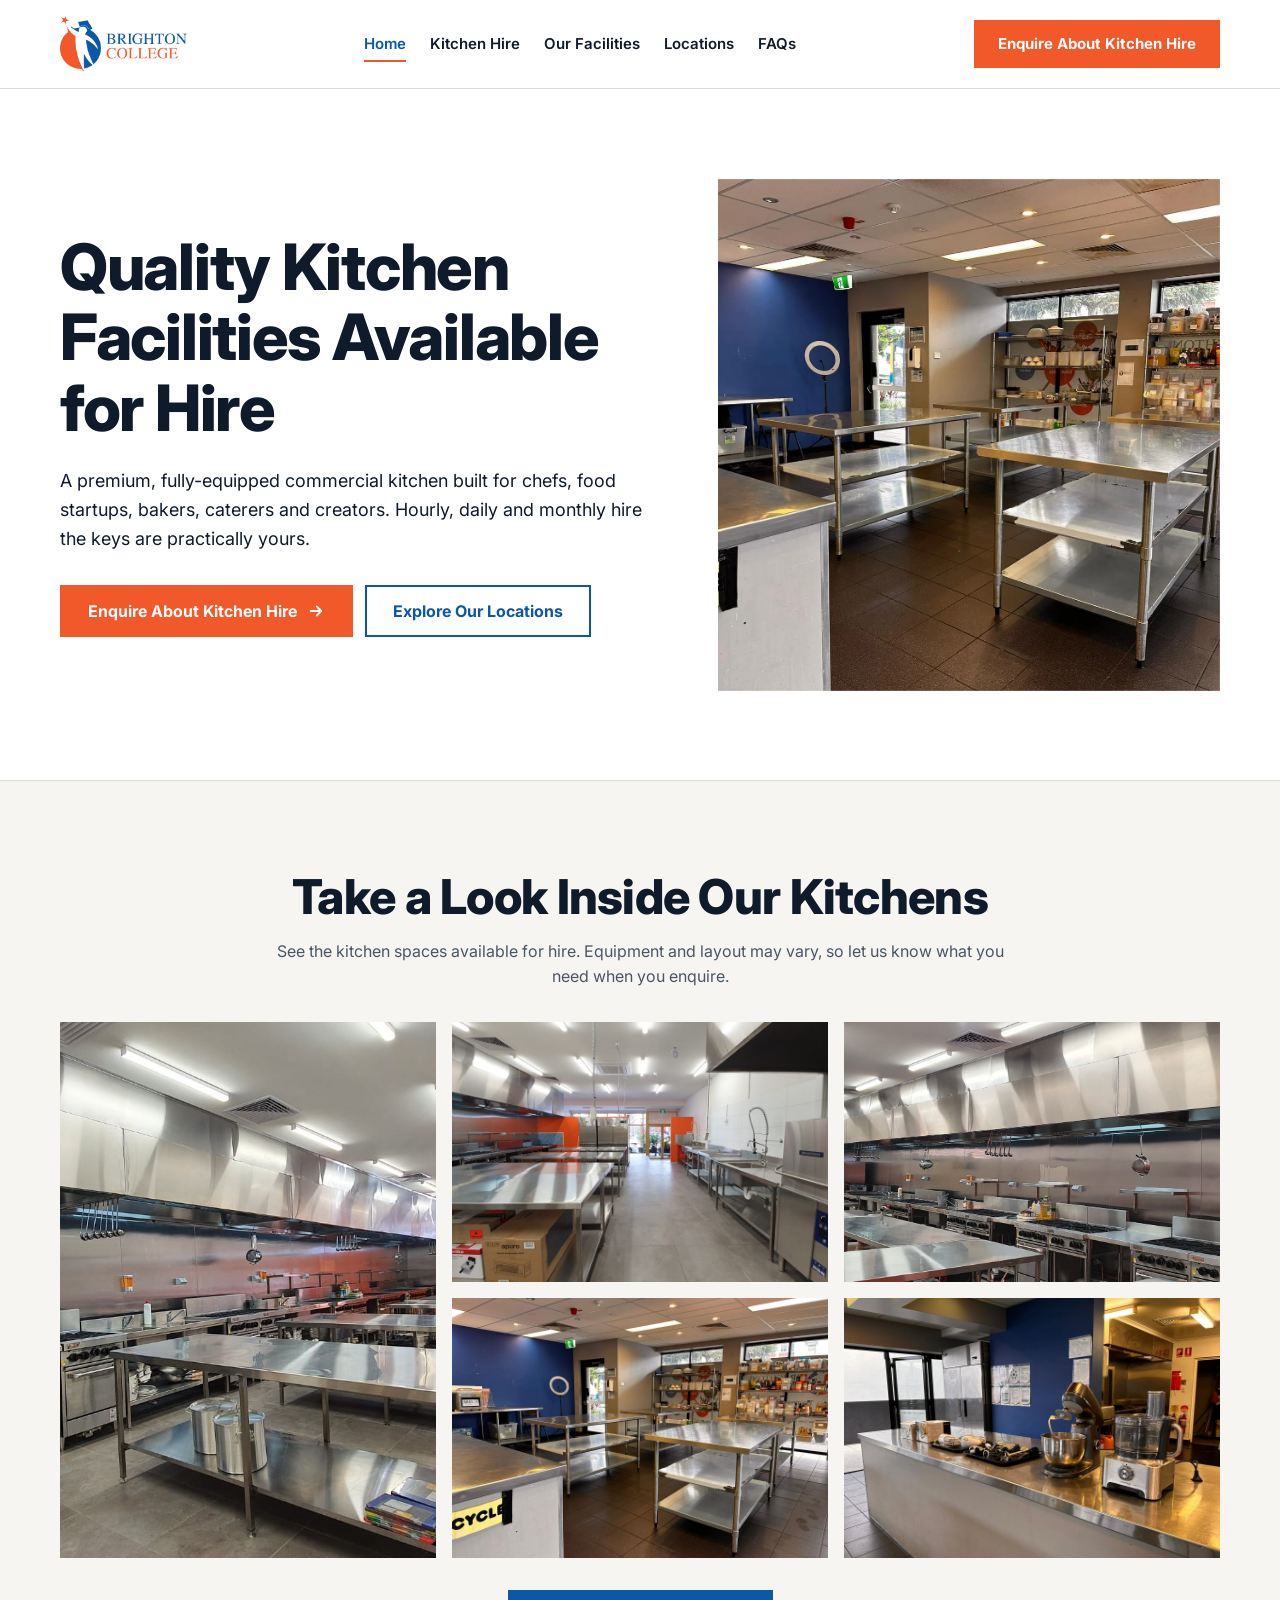
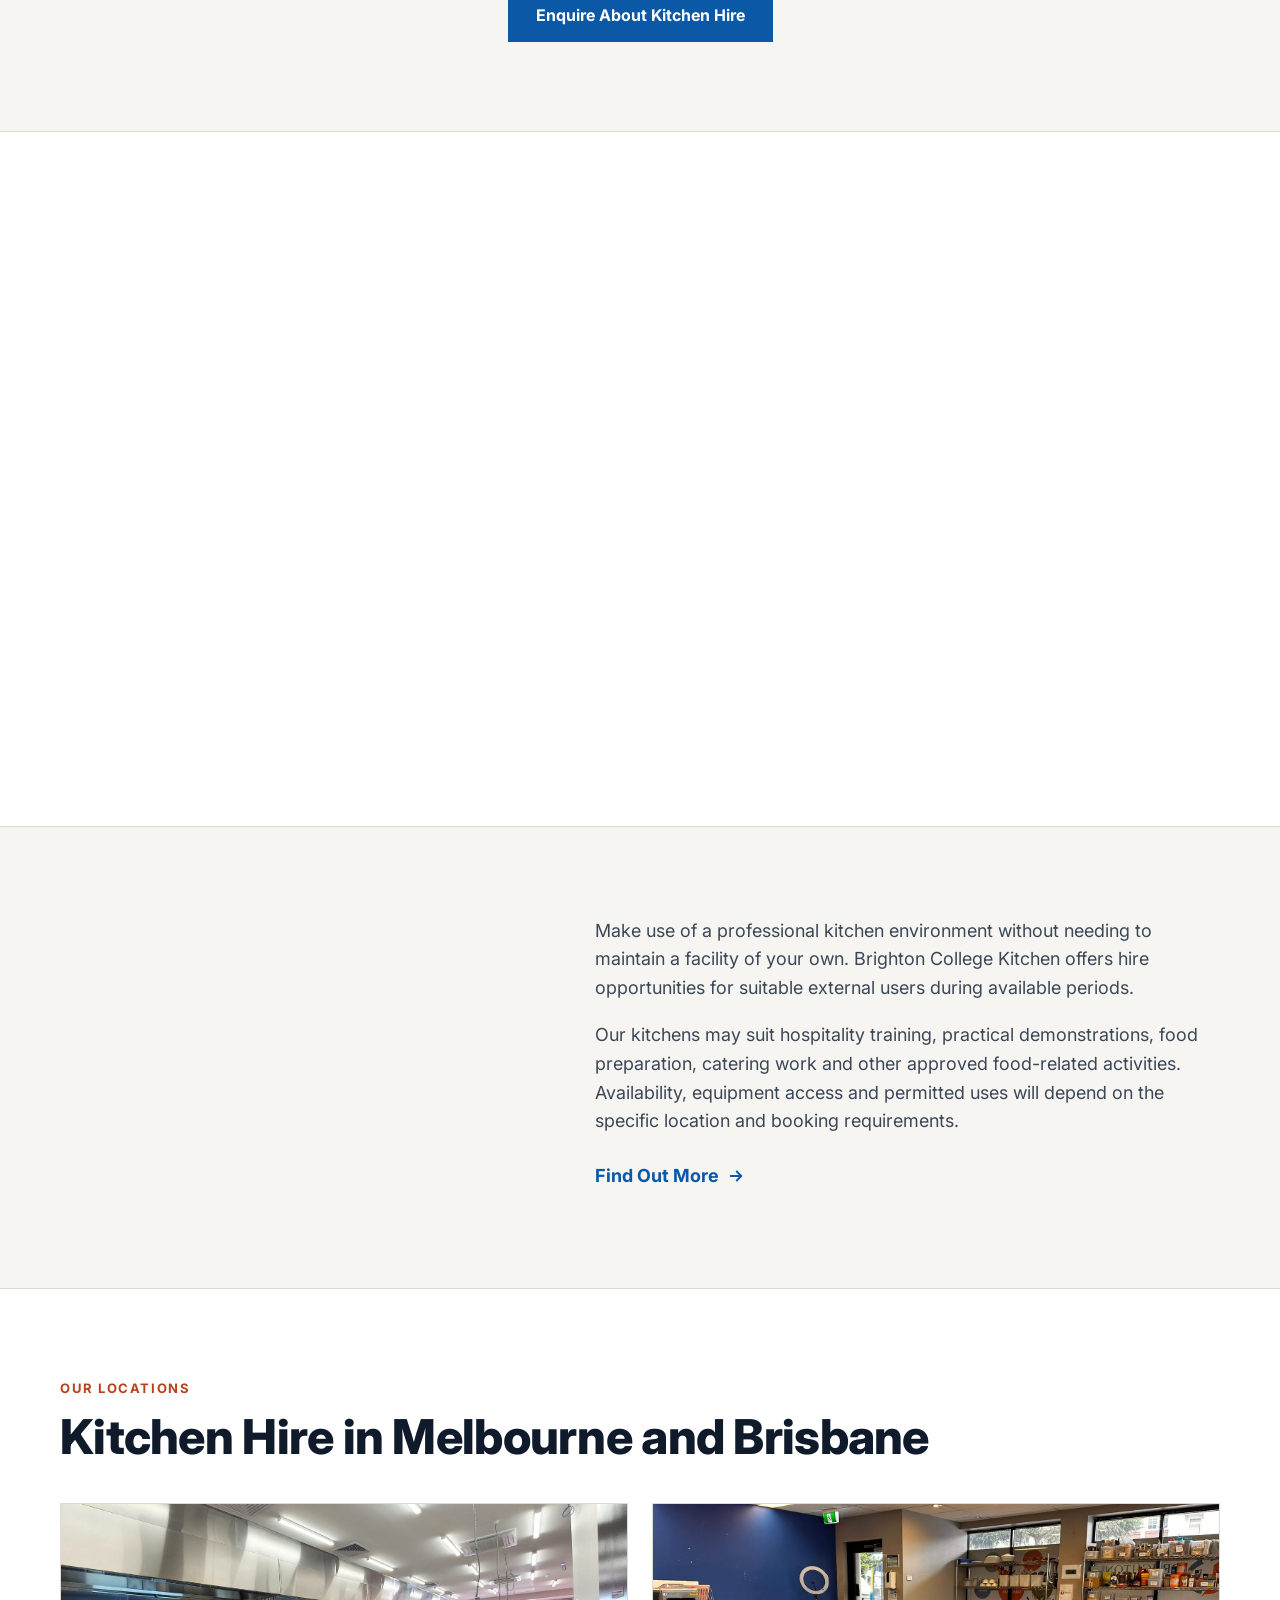
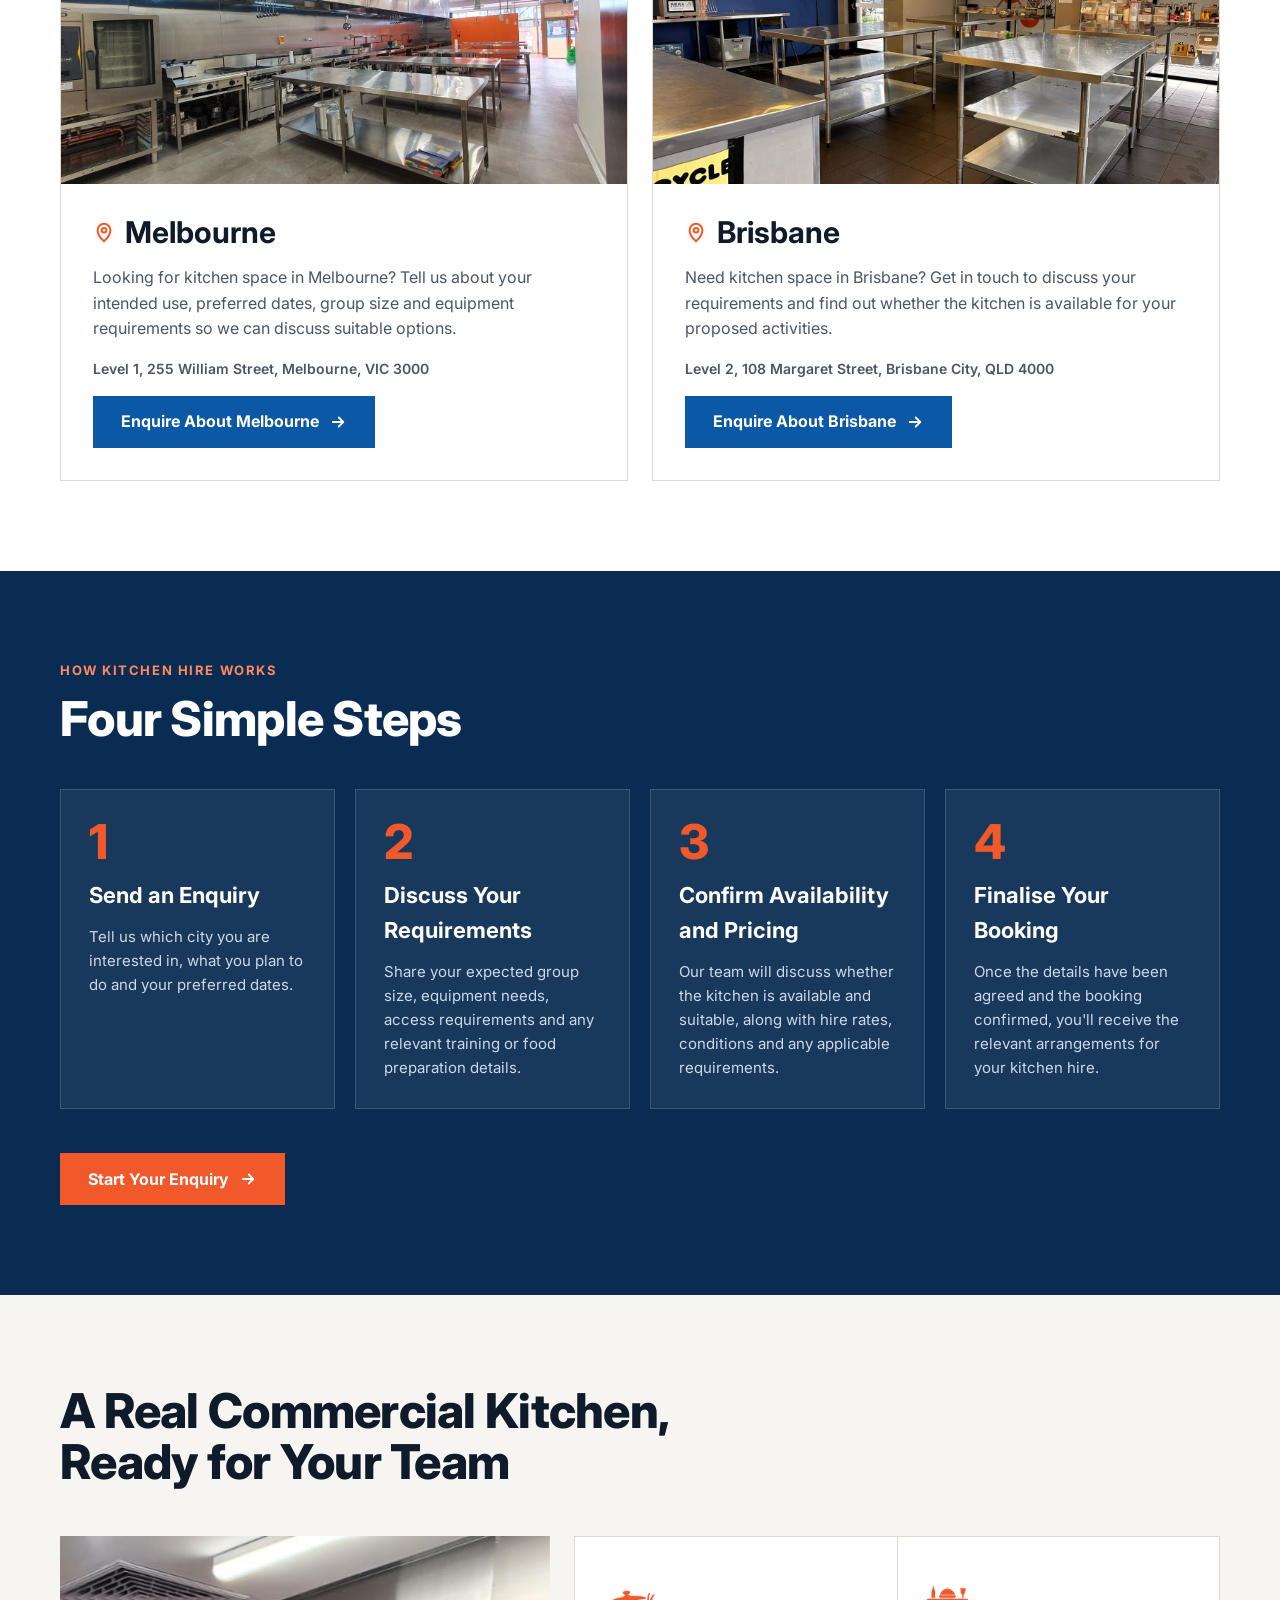
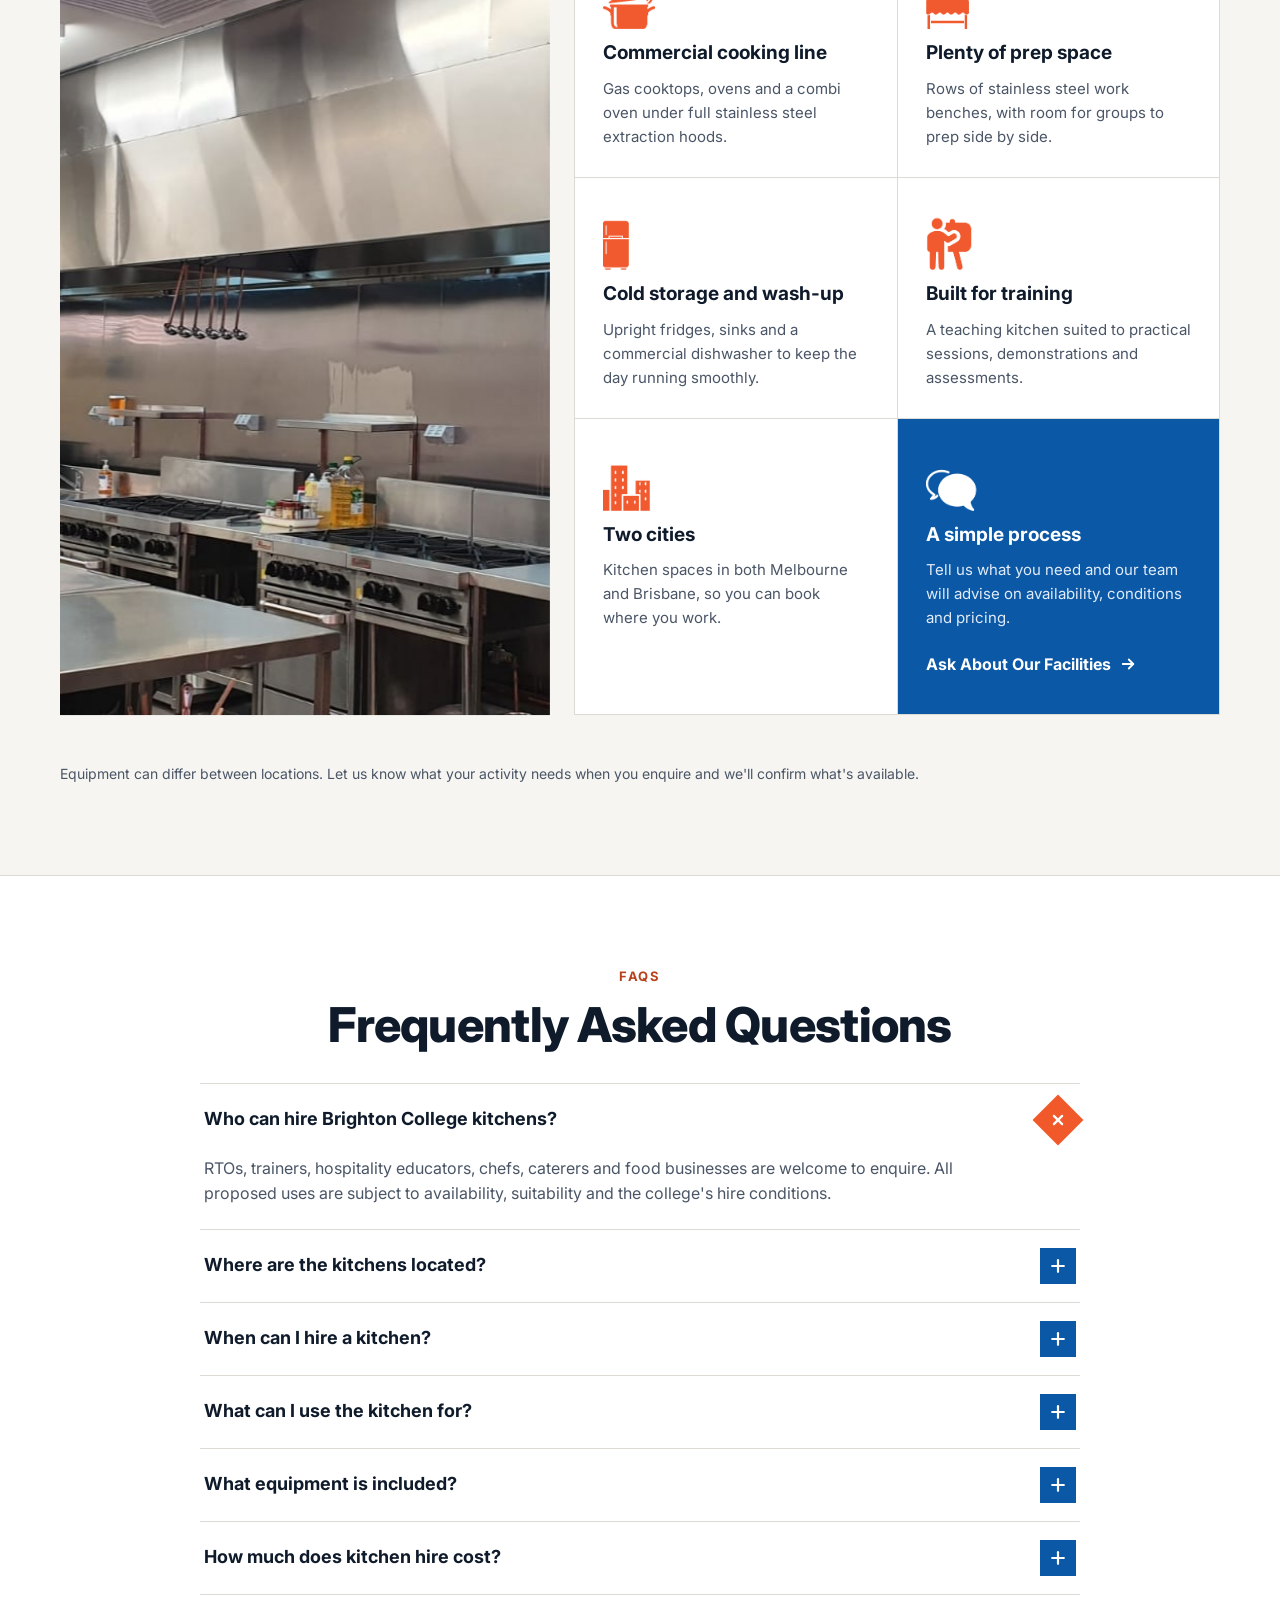
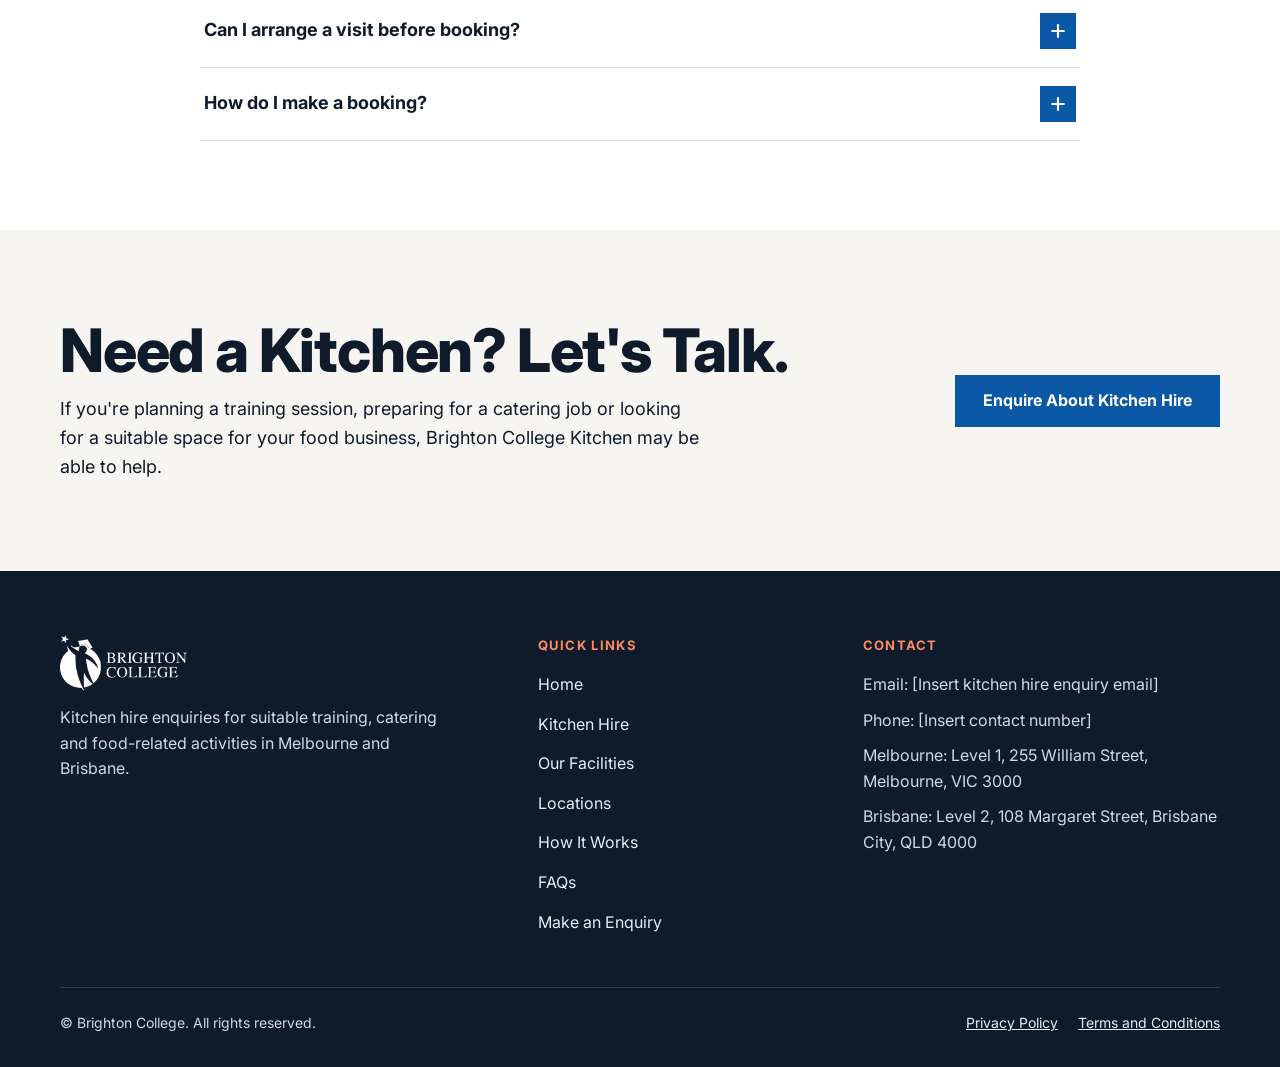
==== index.html @ fafa96d1 "Brighton College Kitchen website Static marketing site for kitchen hire in Melbourne and Brisbane: h" ====
<!doctype html>
<html lang="en-AU">
<head>
<meta charset="utf-8">
<meta name="viewport" content="width=device-width, initial-scale=1">
<title>Kitchen Hire in Melbourne and Brisbane | Brighton College Kitchen</title>
<meta name="description" content="Hire a professional commercial kitchen at Brighton College in Melbourne or Brisbane for hospitality training, catering and food preparation.">
<link rel="preconnect" href="https://fonts.googleapis.com">
<link rel="preconnect" href="https://fonts.gstatic.com" crossorigin>
<link href="https://fonts.googleapis.com/css2?family=Inter:wght@400;500;600;700;800&display=swap" rel="stylesheet">
<link rel="stylesheet" href="css/styles.css">
<script>document.documentElement.classList.add('js')</script>
</head>
<body>

<!-- Header -->
<header class="site-header">
  <div class="container site-header__inner">
    <a href="index.html" class="site-header__logo" aria-label="Brighton College Kitchen Hire, home">
      <img src="images/logo.png" alt="Brighton College">
    </a>
    <button type="button" class="nav-toggle" aria-expanded="false" aria-controls="site-nav" aria-label="Open menu">
      <span class="nav-toggle__bar"></span><span class="nav-toggle__bar"></span><span class="nav-toggle__bar"></span>
    </button>
    <nav class="site-nav" id="site-nav" aria-label="Main">
      <a href="#home">Home</a>
      <a href="#hire">Kitchen Hire</a>
      <a href="#facilities">Our Facilities</a>
      <a href="#locations">Locations</a>
      <a href="#faqs">FAQs</a>
      <a href="enquire.html" class="btn btn--orange site-nav__cta">Enquire About Kitchen Hire</a>
    </nav>
    <a href="enquire.html" class="btn btn--orange btn--sm">Enquire About Kitchen Hire</a>
  </div>
</header>

<main>

<!-- Hero -->
<section id="home" class="hero section">
  <div class="container hero__inner">
    <div class="hero__text stack" data-reveal>
      <h1 class="hero__title">Quality Kitchen Facilities Available for Hire</h1>
      <p class="hero__copy">A premium, fully-equipped commercial kitchen built for chefs, food startups, bakers, caterers and creators. Hourly, daily and monthly hire the keys are practically yours.</p>
      <div class="hero__actions">
        <a href="enquire.html" class="btn btn--orange">Enquire About Kitchen Hire
          <svg width="18" height="18" viewBox="0 0 24 24" fill="none" stroke="currentColor" stroke-width="2.4" stroke-linecap="round" stroke-linejoin="round" aria-hidden="true"><path d="M5 12h14"/><path d="m13 6 6 6-6 6"/></svg>
        </a>
        <a href="#locations" class="btn btn--outline">Explore Our Locations</a>
      </div>
    </div>
    <div class="hero__media" data-reveal>
      <img src="images/hero.webp" alt="Brighton College commercial training kitchen" width="1600" height="1200">
    </div>
  </div>
</section>

<!-- Gallery -->
<section id="gallery" class="section section--sand section--bordered">
  <div class="container">
    <div class="gallery__head stack" data-reveal>
      <h2 class="h2">Take a Look Inside Our Kitchens</h2>
      <p class="muted">See the kitchen spaces available for hire. Equipment and layout may vary, so let us know what you need when you enquire.</p>
    </div>
    <div class="gallery__grid">
      <figure class="is-big" data-reveal><button type="button" class="gallery__open" aria-label="View larger photo"><img src="images/kitchen-1.jpg" alt="Commercial kitchen with a combi oven, gas cooktops and stainless steel prep benches" loading="lazy"></button></figure>
      <figure data-reveal><button type="button" class="gallery__open" aria-label="View larger photo"><img src="images/kitchen-2.jpg" alt="Long kitchen with prep benches, upright fridges and a dishwashing area" loading="lazy"></button></figure>
      <figure data-reveal><button type="button" class="gallery__open" aria-label="View larger photo"><img src="images/kitchen-3.jpg" alt="Row of gas cooktops and ovens under a stainless steel extraction hood" loading="lazy"></button></figure>
      <figure data-reveal><button type="button" class="gallery__open" aria-label="View larger photo"><img src="images/kitchen-4.jpg" alt="Training kitchen with stainless steel work tables and pantry shelving" loading="lazy"></button></figure>
      <figure data-reveal><button type="button" class="gallery__open" aria-label="View larger photo"><img src="images/kitchen-5.jpg" alt="Bench with a stand mixer, food processor and small kitchen appliances" loading="lazy"></button></figure>
    </div>
    <div class="gallery__cta"><a href="enquire.html" class="btn btn--blue">Enquire About Kitchen Hire</a></div>
  </div>
</section>

<!-- Who can hire -->
<section class="section section--white section--bordered">
  <div class="container">
    <div class="audience__head" data-reveal>
      <h2 class="h2">Kitchen Space for Hospitality and Food Professionals</h2>
      <a href="enquire.html" class="btn btn--blue">Discuss Your Requirements</a>
    </div>
    <div class="card-grid">
      <article class="card" data-reveal>
        <img class="card__icon" src="images/icon-rto.png" alt="" aria-hidden="true">
        <h3>RTOs and Training Providers</h3>
        <p>Need a practical setting for hospitality or commercial cookery training? Enquire about available kitchen space for your course delivery, practical sessions and assessments.</p>
      </article>
      <article class="card" data-reveal>
        <img class="card__icon" src="images/icon-trainers.png" alt="" aria-hidden="true">
        <h3>Trainers and Hospitality Educators</h3>
        <p>Create a hands-on learning environment for demonstrations, workshops and practical culinary instruction.</p>
      </article>
      <article class="card" data-reveal>
        <img class="card__icon" src="images/icon-chefs.png" alt="" aria-hidden="true">
        <h3>Chefs and Caterers</h3>
        <p>Looking for a kitchen to support your catering operations or food preparation? Discuss your schedule, requirements and intended use with our team.</p>
      </article>
      <article class="card" data-reveal>
        <img class="card__icon" src="images/icon-business.png" alt="" aria-hidden="true">
        <h3>Food Businesses and Entrepreneurs</h3>
        <p>Explore whether our facilities could suit your food preparation, product development or other approved business activities.</p>
      </article>
    </div>
  </div>
</section>

<!-- Intro -->
<section id="hire" class="section section--bordered">
  <div class="container intro__inner">
    <h2 class="h2" data-reveal>The Space to Cook, Train and Create</h2>
    <div class="intro__body stack" data-reveal>
      <p>Make use of a professional kitchen environment without needing to maintain a facility of your own. Brighton College Kitchen offers hire opportunities for suitable external users during available periods.</p>
      <p>Our kitchens may suit hospitality training, practical demonstrations, food preparation, catering work and other approved food-related activities. Availability, equipment access and permitted uses will depend on the specific location and booking requirements.</p>
      <a href="#facilities" class="link-arrow">Find Out More
        <svg width="18" height="18" viewBox="0 0 24 24" fill="none" stroke="currentColor" stroke-width="2.4" stroke-linecap="round" stroke-linejoin="round" aria-hidden="true"><path d="M5 12h14"/><path d="m13 6 6 6-6 6"/></svg>
      </a>
    </div>
  </div>
</section>

<!-- Locations -->
<section id="locations" class="section section--white section--bordered">
  <div class="container">
    <div class="locations__head stack" data-reveal>
      <span class="eyebrow">Our Locations</span>
      <h2 class="h2">Kitchen Hire in Melbourne and Brisbane</h2>
    </div>
    <div class="location-grid">
      <article class="location" data-reveal>
        <div class="location__media"><img src="images/kitchen-1.jpg" alt="Melbourne kitchen" loading="lazy"></div>
        <div class="location__body">
          <div class="location__title">
            <svg width="22" height="22" viewBox="0 0 24 24" fill="none" stroke="#f1592a" stroke-width="2.2" stroke-linecap="round" stroke-linejoin="round" aria-hidden="true"><path d="M12 21s-7-6.2-7-12a7 7 0 0 1 14 0c0 5.8-7 12-7 12Z"/><circle cx="12" cy="9" r="2.5"/></svg>
            <h3>Melbourne</h3>
          </div>
          <p class="muted">Looking for kitchen space in Melbourne? Tell us about your intended use, preferred dates, group size and equipment requirements so we can discuss suitable options.</p>
          <p class="location__address">Level 1, 255 William Street, Melbourne, VIC 3000</p>
          <a href="enquire.html?location=Melbourne" class="btn btn--blue">Enquire About Melbourne <svg width="18" height="18" viewBox="0 0 24 24" fill="none" stroke="currentColor" stroke-width="2.4" stroke-linecap="round" stroke-linejoin="round" aria-hidden="true"><path d="M5 12h14"/><path d="m13 6 6 6-6 6"/></svg></a>
        </div>
      </article>
      <article class="location" data-reveal>
        <div class="location__media"><img src="images/kitchen-4.jpg" alt="Brisbane kitchen" loading="lazy"></div>
        <div class="location__body">
          <div class="location__title">
            <svg width="22" height="22" viewBox="0 0 24 24" fill="none" stroke="#f1592a" stroke-width="2.2" stroke-linecap="round" stroke-linejoin="round" aria-hidden="true"><path d="M12 21s-7-6.2-7-12a7 7 0 0 1 14 0c0 5.8-7 12-7 12Z"/><circle cx="12" cy="9" r="2.5"/></svg>
            <h3>Brisbane</h3>
          </div>
          <p class="muted">Need kitchen space in Brisbane? Get in touch to discuss your requirements and find out whether the kitchen is available for your proposed activities.</p>
          <p class="location__address">Level 2, 108 Margaret Street, Brisbane City, QLD 4000</p>
          <a href="enquire.html?location=Brisbane" class="btn btn--blue">Enquire About Brisbane <svg width="18" height="18" viewBox="0 0 24 24" fill="none" stroke="currentColor" stroke-width="2.4" stroke-linecap="round" stroke-linejoin="round" aria-hidden="true"><path d="M5 12h14"/><path d="m13 6 6 6-6 6"/></svg></a>
        </div>
      </article>
    </div>
  </div>
</section>

<!-- How it works -->
<section id="how-it-works" class="section section--navy">
  <div class="container">
    <div class="steps__head stack" data-reveal>
      <span class="eyebrow">How Kitchen Hire Works</span>
      <h2 class="h2">Four Simple Steps</h2>
    </div>
    <ol class="steps">
      <li class="step" data-reveal><span class="step__num">1</span><h3>Send an Enquiry</h3><p>Tell us which city you are interested in, what you plan to do and your preferred dates.</p></li>
      <li class="step" data-reveal><span class="step__num">2</span><h3>Discuss Your Requirements</h3><p>Share your expected group size, equipment needs, access requirements and any relevant training or food preparation details.</p></li>
      <li class="step" data-reveal><span class="step__num">3</span><h3>Confirm Availability and Pricing</h3><p>Our team will discuss whether the kitchen is available and suitable, along with hire rates, conditions and any applicable requirements.</p></li>
      <li class="step" data-reveal><span class="step__num">4</span><h3>Finalise Your Booking</h3><p>Once the details have been agreed and the booking confirmed, you'll receive the relevant arrangements for your kitchen hire.</p></li>
    </ol>
    <a href="enquire.html" class="btn btn--orange">Start Your Enquiry <svg width="18" height="18" viewBox="0 0 24 24" fill="none" stroke="currentColor" stroke-width="2.4" stroke-linecap="round" stroke-linejoin="round" aria-hidden="true"><path d="M5 12h14"/><path d="m13 6 6 6-6 6"/></svg></a>
  </div>
</section>

<!-- Why choose our kitchens -->
<section id="facilities" class="section">
  <div class="container">
    <h2 class="h2 why__head" data-reveal>A Real Commercial Kitchen, Ready for Your Team</h2>
    <div class="why__inner">
      <div class="why__photo" data-reveal>
        <img src="images/kitchen-3.jpg" alt="Row of gas cooktops and ovens under a stainless steel extraction hood" loading="lazy">
      </div>
      <div class="why__grid">
        <div data-reveal class="why__item">
          <img src="images/Commercial_cooking.png" alt="" aria-hidden="true">
          <h3>Commercial cooking line</h3>
          <p>Gas cooktops, ovens and a combi oven under full stainless steel extraction hoods.</p>
        </div>
        <div data-reveal class="why__item">
          <img src="images/prep_space.png" alt="" aria-hidden="true">
          <h3>Plenty of prep space</h3>
          <p>Rows of stainless steel work benches, with room for groups to prep side by side.</p>
        </div>
        <div data-reveal class="why__item">
          <img src="images/storage.png" alt="" aria-hidden="true">
          <h3>Cold storage and wash-up</h3>
          <p>Upright fridges, sinks and a commercial dishwasher to keep the day running smoothly.</p>
        </div>
        <div data-reveal class="why__item">
          <img src="images/training.png" alt="" aria-hidden="true">
          <h3>Built for training</h3>
          <p>A teaching kitchen suited to practical sessions, demonstrations and assessments.</p>
        </div>
        <div data-reveal class="why__item">
          <img src="images/cities.png" alt="" aria-hidden="true">
          <h3>Two cities</h3>
          <p>Kitchen spaces in both Melbourne and Brisbane, so you can book where you work.</p>
        </div>
        <div data-reveal class="why__item why__item--feature">
          <img src="images/process.png" alt="" aria-hidden="true">
          <h3>A simple process</h3>
          <p>Tell us what you need and our team will advise on availability, conditions and pricing.</p>
          <a href="enquire.html" class="link-arrow">Ask About Our Facilities
            <svg width="18" height="18" viewBox="0 0 24 24" fill="none" stroke="currentColor" stroke-width="2.4" stroke-linecap="round" stroke-linejoin="round" aria-hidden="true"><path d="M5 12h14"/><path d="m13 6 6 6-6 6"/></svg>
          </a>
        </div>
      </div>
    </div>
    <p class="why__note">Equipment can differ between locations. Let us know what your activity needs when you enquire and we'll confirm what's available.</p>
  </div>
</section>

<!-- FAQs -->
<section id="faqs" class="section section--white section--bordered">
  <div class="container faq">
    <div class="faq__head stack" data-reveal>
      <span class="eyebrow">FAQs</span>
      <h2 class="h2">Frequently Asked Questions</h2>
    </div>
    <div class="faq__list" data-faq data-reveal>
      <div class="faq__item">
        <button type="button" class="faq__q" aria-expanded="true" aria-controls="faq-1"><span>Who can hire Brighton College kitchens?</span><span class="faq__icon" aria-hidden="true"><svg width="20" height="20" viewBox="0 0 24 24" fill="none" stroke="#fff" stroke-width="2.6" stroke-linecap="round"><path d="M12 5v14"/><path d="M5 12h14"/></svg></span></button>
        <p class="faq__a" id="faq-1">RTOs, trainers, hospitality educators, chefs, caterers and food businesses are welcome to enquire. All proposed uses are subject to availability, suitability and the college's hire conditions.</p>
      </div>
      <div class="faq__item">
        <button type="button" class="faq__q" aria-expanded="false" aria-controls="faq-2"><span>Where are the kitchens located?</span><span class="faq__icon" aria-hidden="true"><svg width="20" height="20" viewBox="0 0 24 24" fill="none" stroke="#fff" stroke-width="2.6" stroke-linecap="round"><path d="M12 5v14"/><path d="M5 12h14"/></svg></span></button>
        <p class="faq__a" id="faq-2" hidden>Brighton College has kitchen facilities in Melbourne and Brisbane. <a href="#locations">See both locations</a> or <a href="enquire.html">send an enquiry</a> for the one most convenient for you.</p>
      </div>
      <div class="faq__item">
        <button type="button" class="faq__q" aria-expanded="false" aria-controls="faq-3"><span>When can I hire a kitchen?</span><span class="faq__icon" aria-hidden="true"><svg width="20" height="20" viewBox="0 0 24 24" fill="none" stroke="#fff" stroke-width="2.6" stroke-linecap="round"><path d="M12 5v14"/><path d="M5 12h14"/></svg></span></button>
        <p class="faq__a" id="faq-3" hidden>Hire is subject to availability when the kitchen is not being used for college activities. <a href="enquire.html">Submit your preferred dates</a> so the team can check availability.</p>
      </div>
      <div class="faq__item">
        <button type="button" class="faq__q" aria-expanded="false" aria-controls="faq-4"><span>What can I use the kitchen for?</span><span class="faq__icon" aria-hidden="true"><svg width="20" height="20" viewBox="0 0 24 24" fill="none" stroke="#fff" stroke-width="2.6" stroke-linecap="round"><path d="M12 5v14"/><path d="M5 12h14"/></svg></span></button>
        <p class="faq__a" id="faq-4" hidden>Potential uses include hospitality training, practical demonstrations, catering preparation and other approved food-related activities. Tell us what you plan to do so we can confirm whether it is permitted.</p>
      </div>
      <div class="faq__item">
        <button type="button" class="faq__q" aria-expanded="false" aria-controls="faq-5"><span>What equipment is included?</span><span class="faq__icon" aria-hidden="true"><svg width="20" height="20" viewBox="0 0 24 24" fill="none" stroke="#fff" stroke-width="2.6" stroke-linecap="round"><path d="M12 5v14"/><path d="M5 12h14"/></svg></span></button>
        <p class="faq__a" id="faq-5" hidden>Equipment and inclusions may vary by location. Please list your equipment requirements when you <a href="enquire.html">make an enquiry</a>.</p>
      </div>
      <div class="faq__item">
        <button type="button" class="faq__q" aria-expanded="false" aria-controls="faq-6"><span>How much does kitchen hire cost?</span><span class="faq__icon" aria-hidden="true"><svg width="20" height="20" viewBox="0 0 24 24" fill="none" stroke="#fff" stroke-width="2.6" stroke-linecap="round"><path d="M12 5v14"/><path d="M5 12h14"/></svg></span></button>
        <p class="faq__a" id="faq-6" hidden>Pricing may depend on the location, duration, intended use and facilities required. <a href="enquire.html">Contact us</a> for current rates and any applicable conditions.</p>
      </div>
      <div class="faq__item">
        <button type="button" class="faq__q" aria-expanded="false" aria-controls="faq-7"><span>Can I arrange a visit before booking?</span><span class="faq__icon" aria-hidden="true"><svg width="20" height="20" viewBox="0 0 24 24" fill="none" stroke="#fff" stroke-width="2.6" stroke-linecap="round"><path d="M12 5v14"/><path d="M5 12h14"/></svg></span></button>
        <p class="faq__a" id="faq-7" hidden>Include this request in your <a href="enquire.html">enquiry</a>. The team can advise whether a site visit can be arranged.</p>
      </div>
      <div class="faq__item">
        <button type="button" class="faq__q" aria-expanded="false" aria-controls="faq-8"><span>How do I make a booking?</span><span class="faq__icon" aria-hidden="true"><svg width="20" height="20" viewBox="0 0 24 24" fill="none" stroke="#fff" stroke-width="2.6" stroke-linecap="round"><path d="M12 5v14"/><path d="M5 12h14"/></svg></span></button>
        <p class="faq__a" id="faq-8" hidden>Use the <a href="enquire.html">kitchen hire enquiry form</a> to provide your contact details, preferred location, dates and intended use. The team will follow up to discuss availability and next steps.</p>
      </div>
    </div>
  </div>
</section>

<!-- Final CTA -->
<section class="section section--sand">
  <div class="container cta__inner" data-reveal>
    <div class="cta__text stack">
      <h2 class="cta__title">Need a Kitchen? Let's Talk.</h2>
      <p>If you're planning a training session, preparing for a catering job or looking for a suitable space for your food business, Brighton College Kitchen may be able to help.</p>
    </div>
    <a href="enquire.html" class="btn btn--blue">Enquire About Kitchen Hire</a>
  </div>
</section>

</main>

<!-- Footer -->
<footer id="contact" class="site-footer">
  <div class="container site-footer__inner stack">
    <div class="site-footer__cols">
      <div class="site-footer__brand stack">
        <a href="index.html" class="site-footer__logo"><img src="images/logo_white.png" alt="Brighton College"></a>
        <p>Kitchen hire enquiries for suitable training, catering and food-related activities in Melbourne and Brisbane.</p>
      </div>
      <nav class="site-footer__col stack" aria-label="Footer">
        <span class="site-footer__heading">Quick Links</span>
        <a href="#home">Home</a>
        <a href="#hire">Kitchen Hire</a>
        <a href="#facilities">Our Facilities</a>
        <a href="#locations">Locations</a>
        <a href="#how-it-works">How It Works</a>
        <a href="#faqs">FAQs</a>
        <a href="enquire.html">Make an Enquiry</a>
      </nav>
      <div class="site-footer__col site-footer__col--contact stack">
        <span class="site-footer__heading">Contact</span>
        <span>Email: [Insert kitchen hire enquiry email]</span>
        <span>Phone: [Insert contact number]</span>
        <span>Melbourne: Level 1, 255 William Street, Melbourne, VIC 3000</span>
        <span>Brisbane: Level 2, 108 Margaret Street, Brisbane City, QLD 4000</span>
      </div>
    </div>
    <div class="site-footer__bottom">
      <span>© Brighton College. All rights reserved.</span>
      <div><a href="#privacy">Privacy Policy</a><a href="#terms">Terms and Conditions</a></div>
    </div>
  </div>
</footer>

<script src="js/main.js"></script>
</body>
</html>
---- css/styles.css ----
/* Brighton College Kitchen: shared styles */
:root {
  --blue: #0b58a6;
  --blue-dark: #083f78;
  --navy: #0a2c52;
  --ink: #0f1b2b;
  --orange: #f1592a;
  --orange-text: #b8401a;
  --orange-light: #ff8a62;
  --sand: #f6f5f1;
  --white: #ffffff;
  --line: #dcdad3;
  --muted: #4a5566;
  --muted-2: #3c4757;
  --on-dark: #cfd9e6;
  --input-border: #b9bfc8;
  --container: 1240px;
  --gutter: clamp(16px, 4vw, 40px);
  --section-y: clamp(56px, 7vw, 96px);
}

*, *::before, *::after { box-sizing: border-box; }
html { scroll-behavior: smooth; }
body {
  margin: 0;
  font-family: 'Inter', system-ui, sans-serif;
  font-size: 16px;
  line-height: 1.6;
  color: var(--ink);
  background: var(--sand);
}
img { max-width: 100%; display: block; }
a { color: var(--blue); }
a:hover { color: var(--blue-dark); }
input, select, textarea, button { font: inherit; }
h1, h2, h3, p { margin: 0; }

.container { max-width: var(--container); margin: 0 auto; padding-left: var(--gutter); padding-right: var(--gutter); }
.section { padding-top: var(--section-y); padding-bottom: var(--section-y); }
.section--white { background: var(--white); }
.section--sand { background: var(--sand); }
.section--navy { background: var(--navy); color: var(--white); }
.section--bordered { border-top: 1px solid var(--line); }
.stack { display: flex; flex-direction: column; }

.eyebrow { font-size: 13px; font-weight: 700; letter-spacing: 0.12em; text-transform: uppercase; color: var(--orange-text); }
.section--navy .eyebrow { color: var(--orange-light); }
.h2 { font-weight: 800; font-size: clamp(32px, 4vw, 48px); line-height: 1.08; letter-spacing: -0.015em; }
.lead { font-size: 18px; color: var(--muted-2); }
.muted { color: var(--muted); }

/* Buttons */
.btn {
  display: inline-flex; align-items: center; justify-content: center; gap: 10px;
  min-height: 52px; padding: 0 26px; border: 2px solid transparent; border-radius: 0;
  font-weight: 700; font-size: 16px; text-decoration: none; cursor: pointer;
}
.btn--orange { background: var(--orange); color: var(--white); }
.btn--orange:hover { background: #d94a1f; color: var(--white); }
.btn--blue { background: var(--blue); color: var(--white); }
.btn--blue:hover { background: var(--blue-dark); color: var(--white); }
.btn--outline { border-color: var(--blue); color: var(--blue); background: transparent; }
.btn--outline:hover { background: var(--blue); color: var(--white); }
.btn--sm { min-height: 48px; padding: 0 22px; font-size: 15px; }
.link-arrow { display: inline-flex; align-items: center; gap: 8px; min-height: 44px; font-weight: 700; }

/* Header */
.site-header { background: var(--white); border-bottom: 1px solid var(--line); position: sticky; top: 0; z-index: 50; }
.site-header__inner { display: flex; flex-wrap: wrap; align-items: center; justify-content: space-between; gap: 16px 32px; padding-top: 16px; padding-bottom: 16px; }
.site-header__logo img { height: 56px; width: auto; }
.site-nav { display: flex; flex-wrap: wrap; gap: 4px 24px; font-size: 15px; font-weight: 600; }
.site-nav a { color: var(--ink); text-decoration: none; padding: 10px 0; }
.site-nav a:hover { color: var(--blue); }

/* Hero */
.hero { background: var(--white); }
.hero__inner { display: flex; flex-wrap: wrap; gap: 56px; align-items: center; }
.hero__text { flex: 1 1 520px; min-width: 0; gap: 24px; }
.hero__title { font-weight: 800; font-size: clamp(40px, 5.2vw, 64px); line-height: 1.1; letter-spacing: -0.02em; max-width: 580px; }
.hero__copy { font-size: 18px; max-width: 590px; }
.hero__actions { display: flex; flex-wrap: wrap; gap: 12px; padding-top: 8px; }
.hero__media { flex: 1 1 420px; min-width: 0; }
.hero__media img { width: 100%; height: clamp(320px, 40vw, 540px); object-fit: cover; }

/* Gallery */
.gallery__head { text-align: center; align-items: center; gap: 16px; max-width: 760px; margin: 0 auto 32px; }
.gallery__grid { display: grid; grid-template-columns: repeat(auto-fit, minmax(300px, 1fr)); grid-auto-rows: 260px; grid-auto-flow: dense; gap: 16px; }
.gallery__grid figure { margin: 0; overflow: hidden; }
.gallery__grid figure.is-big { grid-row: span 2; }
.gallery__grid img { width: 100%; height: 100%; object-fit: cover; }
.gallery__cta { margin-top: 32px; display: flex; justify-content: center; }

/* Who can hire */
.audience__head { display: flex; flex-wrap: wrap; justify-content: space-between; align-items: flex-start; gap: 16px 32px; margin-bottom: 40px; }
.audience__head .h2 { max-width: 760px; }
.card-grid { display: grid; grid-template-columns: repeat(auto-fit, minmax(250px, 1fr)); gap: 20px; }
.card { background: var(--sand); border: 1px solid var(--line); padding: 28px; display: flex; flex-direction: column; gap: 14px; }
.card__icon { width: 64px; height: 64px; }
.card h3 { font-size: 22px; line-height: 1.2; }
.card p { color: var(--muted); font-size: 15px; }

/* Intro */
.intro__inner { display: flex; flex-wrap: wrap; gap: 32px 72px; align-items: flex-start; }
.intro__inner .h2 { flex: 1 1 360px; }
.intro__body { flex: 1.4 1 480px; min-width: 0; gap: 18px; font-size: 18px; color: var(--muted-2); }
.intro__body .link-arrow { align-self: flex-start; }

/* Locations */
.locations__head { gap: 12px; margin-bottom: 40px; }
.location-grid { display: grid; grid-template-columns: repeat(auto-fit, minmax(300px, 1fr)); gap: 24px; }
.location { background: var(--white); border: 1px solid var(--line); display: flex; flex-direction: column; }
.location__media { height: 280px; overflow: hidden; }
.location__media img { width: 100%; height: 100%; object-fit: cover; }
.location__body { padding: 32px; display: flex; flex-direction: column; gap: 16px; flex-grow: 1; }
.location__title { display: flex; align-items: center; gap: 10px; }
.location__title h3 { font-size: 30px; line-height: 1.1; }
.location__address { font-size: 14px; font-weight: 600; color: var(--muted); }
.location__body .btn { margin-top: auto; align-self: flex-start; }

/* Steps */
.steps__head { gap: 12px; margin-bottom: 44px; }
.steps { list-style: none; margin: 0 0 44px; padding: 0; display: grid; grid-template-columns: repeat(auto-fit, minmax(240px, 1fr)); gap: 20px; }
.step { background: rgba(255,255,255,0.06); border: 1px solid rgba(255,255,255,0.16); padding: 28px; display: flex; flex-direction: column; gap: 12px; }
.step__num { font-weight: 800; font-size: 48px; line-height: 1; color: var(--orange); }
.step h3 { font-size: 22px; }
.step p { color: var(--on-dark); font-size: 15px; }

/* Why choose */
.why__head { max-width: 720px; margin-bottom: 48px; }
.why__inner { display: flex; flex-wrap: wrap; gap: 24px; align-items: stretch; }
.why__photo { flex: 1 1 400px; min-width: 0; min-height: 420px; position: relative; }
.why__photo img { position: absolute; inset: 0; width: 100%; height: 100%; object-fit: cover; }
.why__grid { flex: 1.4 1 520px; min-width: 0; display: grid; grid-template-columns: repeat(auto-fit, minmax(240px, 1fr)); gap: 1px; background: var(--line); border: 1px solid var(--line); }
.why__item { background: var(--white); padding: 28px; display: flex; flex-direction: column; gap: 12px; }
.why__item img { height: 64px; width: auto; align-self: flex-start; object-fit: contain; }
.why__item h3 { font-size: 19px; line-height: 1.25; }
.why__item p { color: var(--muted); font-size: 15px; }
.why__item--feature { background: var(--blue); color: var(--white); }
.why__item--feature p { color: #e2ecf8; }
.why__item--feature a { margin-top: auto; color: var(--white); }
.why__note { margin-top: 48px; font-size: 14px; color: var(--muted); }

/* FAQ */
.faq { max-width: 960px; }
.faq__head { text-align: center; align-items: center; gap: 12px; margin-bottom: 32px; }
.faq__list { border-top: 1px solid var(--line); }
.faq__item { border-bottom: 1px solid var(--line); }
.faq__q {
  width: 100%; min-height: 64px; display: flex; justify-content: space-between; align-items: center; gap: 16px;
  padding: 18px 4px; background: none; border: 0; text-align: left; cursor: pointer;
  color: var(--ink); font-size: 18px; font-weight: 700;
}
.faq__icon { flex-shrink: 0; width: 36px; height: 36px; background: var(--blue); display: flex; align-items: center; justify-content: center; transition: transform 0.2s ease, background 0.2s ease; }
.faq__q[aria-expanded="true"] .faq__icon { background: var(--orange); transform: rotate(45deg); }
.faq__a { padding: 0 56px 22px 4px; color: var(--muted); }
.faq__a[hidden] { display: none; }

/* Final CTA */
.cta__inner { display: flex; flex-wrap: wrap; gap: 28px 64px; align-items: center; justify-content: space-between; }
.cta__text { flex: 1 1 520px; gap: 14px; }
.cta__title { font-weight: 800; font-size: clamp(36px, 5vw, 60px); line-height: 1.02; letter-spacing: -0.02em; }
.cta__text p { font-size: 18px; max-width: 640px; }

/* Page title band (enquiry page) */
.page-title { background: var(--navy); color: var(--white); padding: clamp(48px, 6vw, 80px) 0; }
.page-title .container { gap: 16px; }
.breadcrumb { display: flex; gap: 10px; font-size: 14px; color: var(--on-dark); }
.breadcrumb a { color: var(--white); }
.page-title h1 { font-weight: 800; font-size: clamp(36px, 5vw, 60px); line-height: 1.05; letter-spacing: -0.02em; }
.page-title p { color: var(--on-dark); font-size: 18px; max-width: 680px; }

/* Enquiry form */
.enquiry__inner { display: flex; flex-wrap: wrap; gap: 32px; align-items: flex-start; padding-top: clamp(48px, 6vw, 88px); padding-bottom: clamp(48px, 6vw, 88px); }
.enquiry__panel { flex: 2 1 600px; min-width: 0; background: var(--white); border: 1px solid var(--line); padding: clamp(24px, 4vw, 44px); }
.form { display: grid; grid-template-columns: repeat(auto-fit, minmax(240px, 1fr)); gap: 20px; }
.form[hidden] { display: none; }
.form__group-title { grid-column: 1 / -1; font-size: 14px; font-weight: 700; letter-spacing: 0.1em; text-transform: uppercase; color: var(--orange-text); }
.form__group-title--split { margin-top: 16px; padding-top: 24px; border-top: 1px solid var(--line); }
.field { display: flex; flex-direction: column; gap: 8px; font-size: 14px; font-weight: 700; }
.field--full { grid-column: 1 / -1; }
.field input, .field select, .field textarea {
  min-height: 48px; padding: 0 14px; border: 1.5px solid var(--input-border); border-radius: 0;
  background: var(--white); font-weight: 400; font-size: 16px; color: var(--ink);
}
.field textarea { padding: 12px 14px; resize: vertical; }
.field input:focus, .field select:focus, .field textarea:focus { outline: 2px solid var(--blue); outline-offset: 1px; border-color: var(--blue); }
.form__actions { grid-column: 1 / -1; padding-top: 4px; }
.form__actions .btn { min-height: 56px; padding: 0 32px; }
.form-success { display: flex; flex-direction: column; gap: 14px; align-items: flex-start; padding: 24px 0; }
.form-success[hidden] { display: none; }
.form-success__icon { width: 56px; height: 56px; background: #eaf1f9; display: flex; align-items: center; justify-content: center; }
.form-success h2 { font-size: 28px; }
.form-success p { color: var(--muted); font-size: 17px; max-width: 520px; }
.form-success__actions { display: flex; flex-wrap: wrap; gap: 12px; }
.enquiry__aside { flex: 1 1 320px; min-width: 0; }
.talk-box { background: var(--navy); color: var(--white); padding: 28px; display: flex; flex-direction: column; gap: 12px; }
.talk-box h2 { font-size: 20px; }
.talk-box span { color: var(--on-dark); }

/* Footer */
.site-footer { background: var(--ink); color: var(--on-dark); }
.site-footer__inner { padding-top: 64px; padding-bottom: 32px; gap: 48px; }
.site-footer__cols { display: flex; flex-wrap: wrap; gap: 40px 64px; }
.site-footer__brand { flex: 1.4 1 300px; gap: 14px; }
.site-footer__logo { align-self: flex-start; }
.site-footer__logo img { height: 56px; width: auto; }
.site-footer__brand p { max-width: 380px; }
.site-footer__col { flex: 1 1 180px; gap: 6px; }
.site-footer__col--contact { flex: 1.2 1 260px; gap: 10px; }
.site-footer__heading { font-size: 13px; font-weight: 700; letter-spacing: 0.1em; text-transform: uppercase; color: var(--orange-light); margin-bottom: 6px; }
.site-footer__col a { color: #e6edf5; text-decoration: none; padding: 4px 0; }
.site-footer__col a:hover { color: var(--white); text-decoration: underline; }
.site-footer__bottom { border-top: 1px solid rgba(255,255,255,0.16); padding-top: 24px; display: flex; flex-wrap: wrap; justify-content: space-between; gap: 12px; font-size: 14px; }
.site-footer__bottom div { display: flex; gap: 20px; }
.site-footer__bottom a { color: #e6edf5; }

/* Enquiry page: helpful links back to the homepage */
.enquiry__aside { display: flex; flex-direction: column; gap: 20px; }
.field__hint { font-size: 13px; font-weight: 500; color: var(--muted); min-height: 1.4em; }
.field__hint a { font-weight: 600; }

@media (max-width: 640px) {
  .hero__actions .btn, .location__body .btn { width: 100%; }
}

/* Mobile nav */
.nav-toggle { display: none; }
.site-nav .site-nav__cta { display: none; }
@media (max-width: 960px) {
  .site-header__inner { flex-wrap: nowrap; padding-top: 12px; padding-bottom: 12px; }
  .site-header__logo img { height: 48px; }
  .site-header__inner > .btn { display: none; }
  .nav-toggle {
    display: flex; flex-direction: column; justify-content: center; gap: 5px; flex-shrink: 0;
    width: 48px; height: 48px; padding: 0 13px; background: var(--navy); border: 0; cursor: pointer;
    transition: background-color 0.2s var(--ease);
  }
  .nav-toggle:hover, .nav-toggle[aria-expanded="true"] { background: var(--orange); }
  .nav-toggle__bar { display: block; height: 2px; background: var(--white); transition: transform 0.3s var(--ease), opacity 0.2s var(--ease); }
  .nav-toggle[aria-expanded="true"] .nav-toggle__bar:nth-child(1) { transform: translateY(7px) rotate(45deg); }
  .nav-toggle[aria-expanded="true"] .nav-toggle__bar:nth-child(2) { opacity: 0; }
  .nav-toggle[aria-expanded="true"] .nav-toggle__bar:nth-child(3) { transform: translateY(-7px) rotate(-45deg); }

  .site-nav {
    position: absolute; top: 100%; left: 0; right: 0;
    flex-direction: column; flex-wrap: nowrap; gap: 0;
    padding: 8px var(--gutter) 24px; background: var(--white); border-bottom: 1px solid var(--line);
    max-height: calc(100vh - 73px); overflow-y: auto;
    visibility: hidden; opacity: 0; transform: translateY(-8px);
    transition: opacity 0.25s var(--ease), transform 0.25s var(--ease), visibility 0s 0.25s;
  }
  .site-nav.is-open { visibility: visible; opacity: 1; transform: none; transition: opacity 0.25s var(--ease), transform 0.25s var(--ease); }
  .site-nav a { padding: 14px 0; border-bottom: 1px solid var(--line); font-size: 17px; }
  .site-nav a::after { display: none; }
  .site-nav a:hover { padding-left: 6px; transition: color 0.2s var(--ease), padding 0.2s var(--ease); }
  .site-nav .site-nav__cta { display: flex; margin-top: 20px; padding: 0 22px; border-bottom: 0; color: var(--white); font-size: 16px; }
  .site-nav .site-nav__cta:hover { padding-left: 22px; color: var(--white); }
}

/* ===== Micro interactions ===== */
:root { --ease: cubic-bezier(0.2, 0.7, 0.2, 1); }

/* Smooth cross-fade between the two pages; the header stays put */
@view-transition { navigation: auto; }
.site-header { view-transition-name: site-header; }

/* Clear keyboard focus */
a:focus-visible, button:focus-visible, .btn:focus-visible { outline: 3px solid var(--orange); outline-offset: 3px; }

/* Buttons: colour fade, press, arrow nudge */
.btn { transition: background-color 0.2s var(--ease), color 0.2s var(--ease), border-color 0.2s var(--ease), transform 0.12s var(--ease); }
.btn:active { transform: translateY(2px); }
.btn svg, .link-arrow svg, .btn:hover svg, .link-arrow:hover svg, .link-arrow { position: relative; text-decoration: none; }
.link-arrow::after { content: ""; position: absolute; left: 0; bottom: 6px; width: calc(100% - 26px); height: 2px; background: currentColor; transform: scaleX(0); transform-origin: left; transition: transform 0.3s var(--ease); }
.link-arrow:hover::after { transform: scaleX(1); }

/* Header nav: sliding underline + current section */
.site-nav a { position: relative; transition: color 0.2s var(--ease); }
.site-nav a::after { content: ""; position: absolute; left: 0; right: 0; bottom: 4px; height: 2px; background: var(--orange); transform: scaleX(0); transform-origin: left; transition: transform 0.25s var(--ease); }
.site-nav a:hover::after, .site-nav a.is-active::after { transform: scaleX(1); }
.site-nav a.is-active { color: var(--blue); }

/* Gallery: slow zoom */
.gallery__grid img { transition: transform 0.7s var(--ease); }
.gallery__grid figure:hover img { transform: scale(1.05); }
.gallery__open { display: block; width: 100%; height: 100%; padding: 0; border: 0; background: none; cursor: zoom-in; }

/* Gallery lightbox */
.lightbox { width: 100vw; height: 100vh; max-width: none; max-height: none; margin: 0; padding: 0; border: 0; background: rgba(10, 44, 82, 0.94); color: var(--white); }
.lightbox[open] { display: flex; align-items: center; justify-content: center; animation: faq-open 0.25s var(--ease); }
.lightbox::backdrop { background: transparent; }
body:has(.lightbox[open]) { overflow: hidden; }
.gallery__open:focus-visible { outline-offset: -4px; }
.lightbox__figure { margin: 0; display: flex; flex-direction: column; align-items: center; gap: 14px; max-width: calc(100vw - 32px); padding: 72px 64px; }
.lightbox__img { max-width: 100%; max-height: calc(100vh - 200px); object-fit: contain; animation: lightbox-in 0.3s var(--ease); }
@keyframes lightbox-in { from { opacity: 0; transform: scale(0.97); } to { opacity: 1; transform: none; } }
.lightbox__caption { font-size: 15px; color: var(--on-dark); text-align: center; max-width: 640px; }
.lightbox__count { font-size: 13px; font-weight: 700; letter-spacing: 0.1em; color: var(--orange-light); }
.lightbox__btn { position: absolute; width: 48px; height: 48px; display: flex; align-items: center; justify-content: center; background: rgba(255,255,255,0.08); border: 1px solid rgba(255,255,255,0.24); color: var(--white); cursor: pointer; transition: background-color 0.2s var(--ease), border-color 0.2s var(--ease); }
.lightbox__btn:hover { background: var(--orange); border-color: var(--orange); }
.lightbox__close { top: 16px; right: 16px; }
.lightbox__prev { left: 16px; top: 50%; translate: 0 -50%; }
.lightbox__next { right: 16px; top: 50%; translate: 0 -50%; }
@media (max-width: 640px) {
  .lightbox__figure { padding: 72px 0 88px; }
  .lightbox__prev, .lightbox__next { top: auto; bottom: 16px; translate: none; }
}

/* Audience cards: lift, icon tilt */
.card { transition: border-color 0.25s var(--ease), background-color 0.25s var(--ease), translate 0.3s var(--ease); }
.card:hover { border-color: var(--blue); background: var(--white); translate: 0 -4px; }
.card__icon { transition: transform 0.35s var(--ease); }
.card:hover .card__icon { transform: rotate(-6deg) scale(1.06); }

/* Location cards: photo zoom, pin bounce */
.location { transition: border-color 0.25s var(--ease); }
.location:hover { border-color: var(--blue); }
.location__media img { transition: transform 0.7s var(--ease); }
.location:hover .location__media img { transform: scale(1.05); }
.location:hover .location__title svg { animation: pin-bounce 0.6s var(--ease); }
@keyframes pin-bounce { 0%, 100% { transform: translateY(0); } 40% { transform: translateY(-6px); } 70% { transform: translateY(1px); } }

/* Steps: border highlight, number nudge */
.step { transition: background-color 0.25s var(--ease), border-color 0.25s var(--ease); }
.step:hover { background: rgba(255,255,255,0.1); border-color: var(--orange); }
.step__num { transition: transform 0.3s var(--ease); display: inline-block; align-self: flex-start; }
.step:hover .step__num { transform: translateX(6px); }

/* Why choose: icon pop */
.why__item { transition: background-color 0.25s var(--ease); }
.why__item:not(.why__item--feature):hover { background: #fbfaf7; }
.why__item--feature:hover { background: var(--blue-dark); }
.why__item img { transition: transform 0.35s var(--ease); transform-origin: left bottom; }
.why__item:hover img { transform: scale(1.08); }

/* FAQ: hover tint and answer slide-in */
.faq__q { transition: color 0.2s var(--ease); }
.faq__q:hover { color: var(--blue); }
.faq__q:hover .faq__icon { background: var(--blue-dark); }
.faq__q[aria-expanded="true"]:hover .faq__icon { background: #d94a1f; }
.faq__a:not([hidden]) { animation: faq-open 0.3s var(--ease); }
@keyframes faq-open { from { opacity: 0; transform: translateY(-6px); } to { opacity: 1; transform: none; } }

/* Footer links: slide */
.site-footer__col a { transition: color 0.2s var(--ease), transform 0.2s var(--ease); align-self: flex-start; }
.site-footer__col a:hover { transform: translateX(4px); }


/* Form: label follows focus, inline errors, prefilled flash */
.field { transition: color 0.2s var(--ease); }
.field:focus-within { color: var(--blue); }
.field input, .field select, .field textarea { transition: border-color 0.2s var(--ease), background-color 0.4s var(--ease); }
.field input:hover, .field select:hover, .field textarea:hover { border-color: var(--blue); }
.field.is-invalid { color: var(--orange-text); }
.field.is-invalid input, .field.is-invalid select, .field.is-invalid textarea { border-color: var(--orange-text); }
.field.is-invalid::after { content: attr(data-error); font-size: 13px; font-weight: 600; color: var(--orange-text); }
.field.is-shake { animation: shake 0.4s var(--ease); }
@keyframes shake { 20%, 60% { transform: translateX(-5px); } 40%, 80% { transform: translateX(5px); } }
.field.is-prefilled select { animation: prefill 1.6s var(--ease); }
@keyframes prefill { 0%, 40% { background: #fde6dc; border-color: var(--orange); } 100% { background: var(--white); } }
.field__hint:not(:empty) { animation: faq-open 0.3s var(--ease); }

/* Submit button loading state */
.btn.is-loading { pointer-events: none; opacity: 0.85; }
.btn.is-loading::after { content: ""; width: 16px; height: 16px; border: 2.5px solid rgba(255,255,255,0.4); border-top-color: var(--white); animation: spin 0.7s linear infinite; }
@keyframes spin { to { transform: rotate(360deg); } }

/* Success panel: fade in and draw the tick */
.form-success:not([hidden]) { animation: faq-open 0.45s var(--ease); }
.form-success:not([hidden]) .form-success__icon path { stroke-dasharray: 24; stroke-dashoffset: 24; animation: draw 0.5s 0.2s var(--ease) forwards; }
@keyframes draw { to { stroke-dashoffset: 0; } }

/* Back to top */
.to-top { position: fixed; right: 20px; bottom: 20px; z-index: 40; width: 48px; height: 48px; display: flex; align-items: center; justify-content: center; background: var(--navy); color: var(--white); border: 0; cursor: pointer; opacity: 0; translate: 0 12px; pointer-events: none; transition: opacity 0.25s var(--ease), translate 0.25s var(--ease), background-color 0.2s var(--ease); }
.to-top.is-shown { opacity: 1; translate: 0 0; pointer-events: auto; }
.to-top:hover { background: var(--orange); }
.to-top svg { transition: transform 0.25s var(--ease); }
.to-top:hover svg { transform: translateY(-3px); }

/* Reveal on scroll (only when JS runs and motion is welcome) */
@media (prefers-reduced-motion: no-preference) {
  .js [data-reveal] { opacity: 0; }
  .js [data-reveal].is-visible { animation: reveal 0.7s var(--ease) var(--reveal-delay, 0s) both; }
}
@keyframes reveal { from { opacity: 0; transform: translateY(20px); } to { opacity: 1; transform: none; } }

/* Respect reduced motion */
@media (prefers-reduced-motion: reduce) {
  html { scroll-behavior: auto; }
  *, *::before, *::after { animation-duration: 0.01ms !important; animation-iteration-count: 1 !important; transition-duration: 0.01ms !important; }
  .btn.is-loading::after { animation: spin 1.5s linear infinite !important; }
  @view-transition { navigation: none; }
}
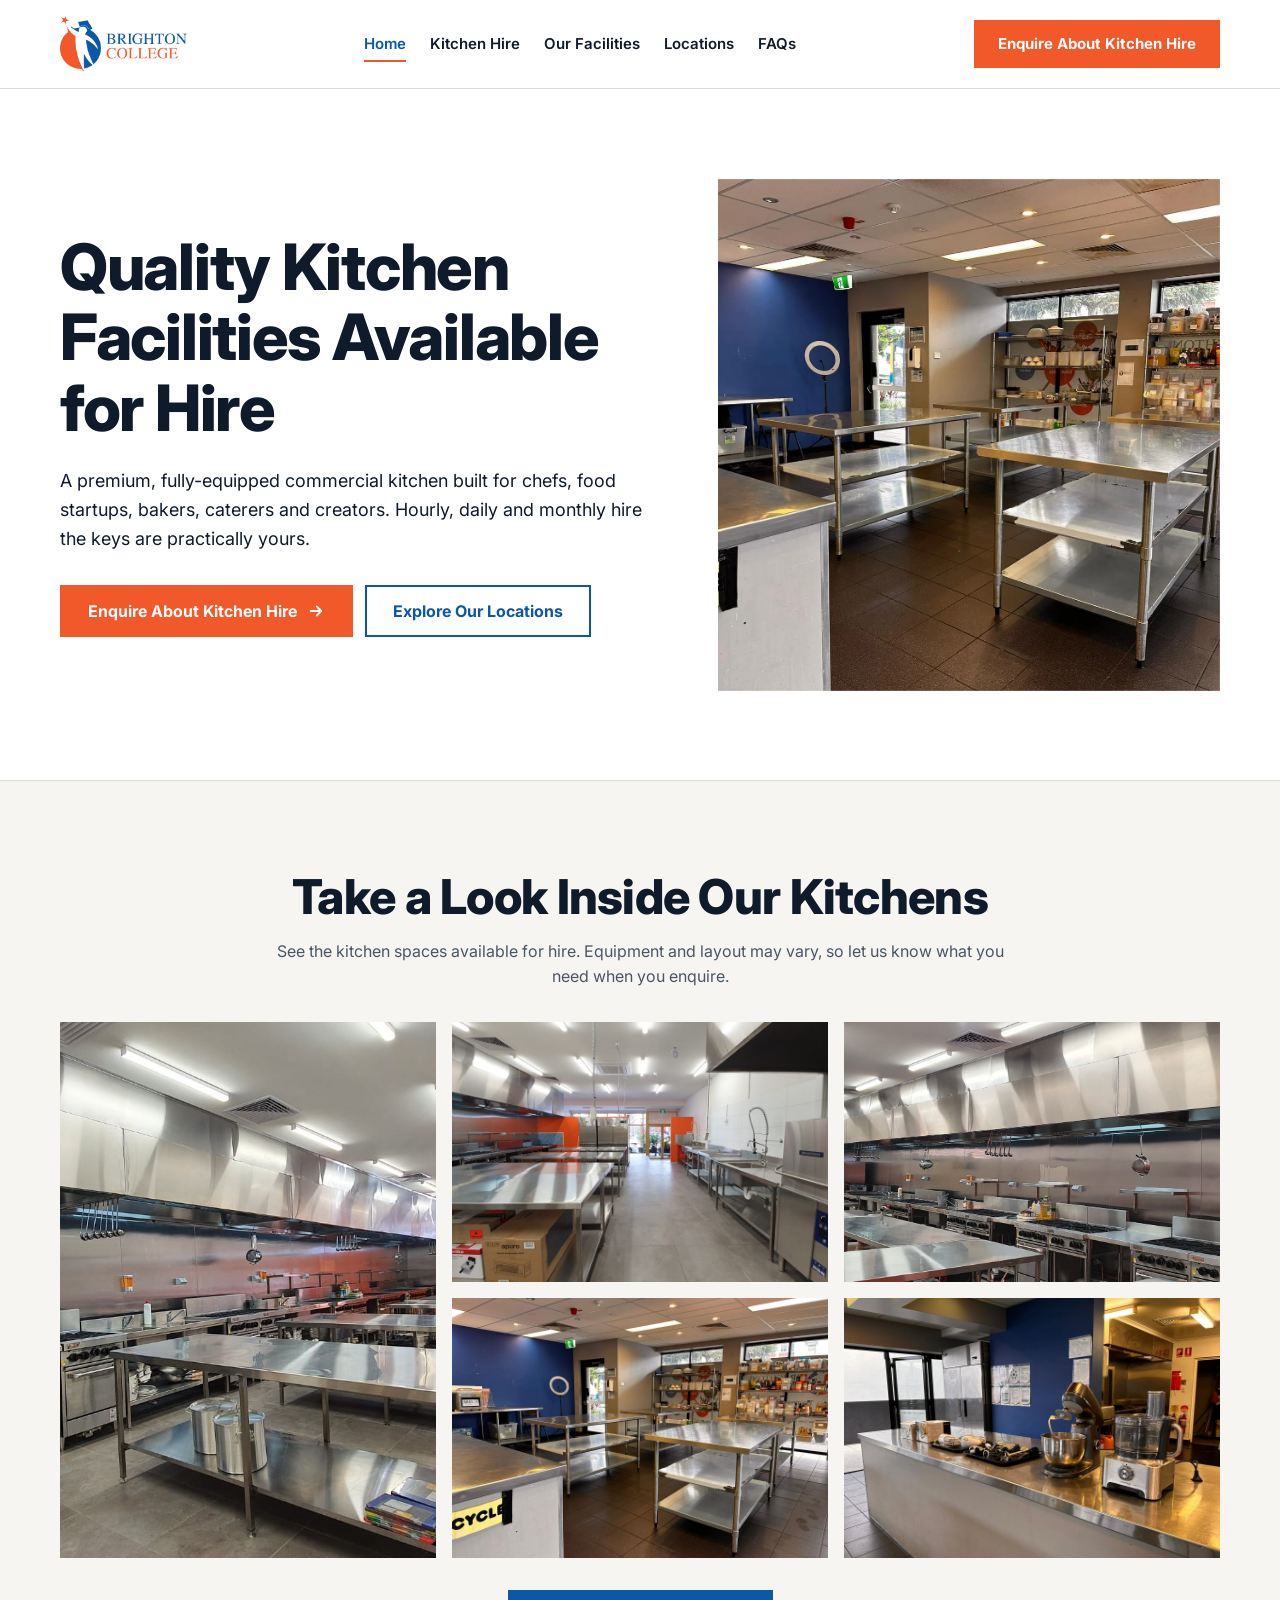
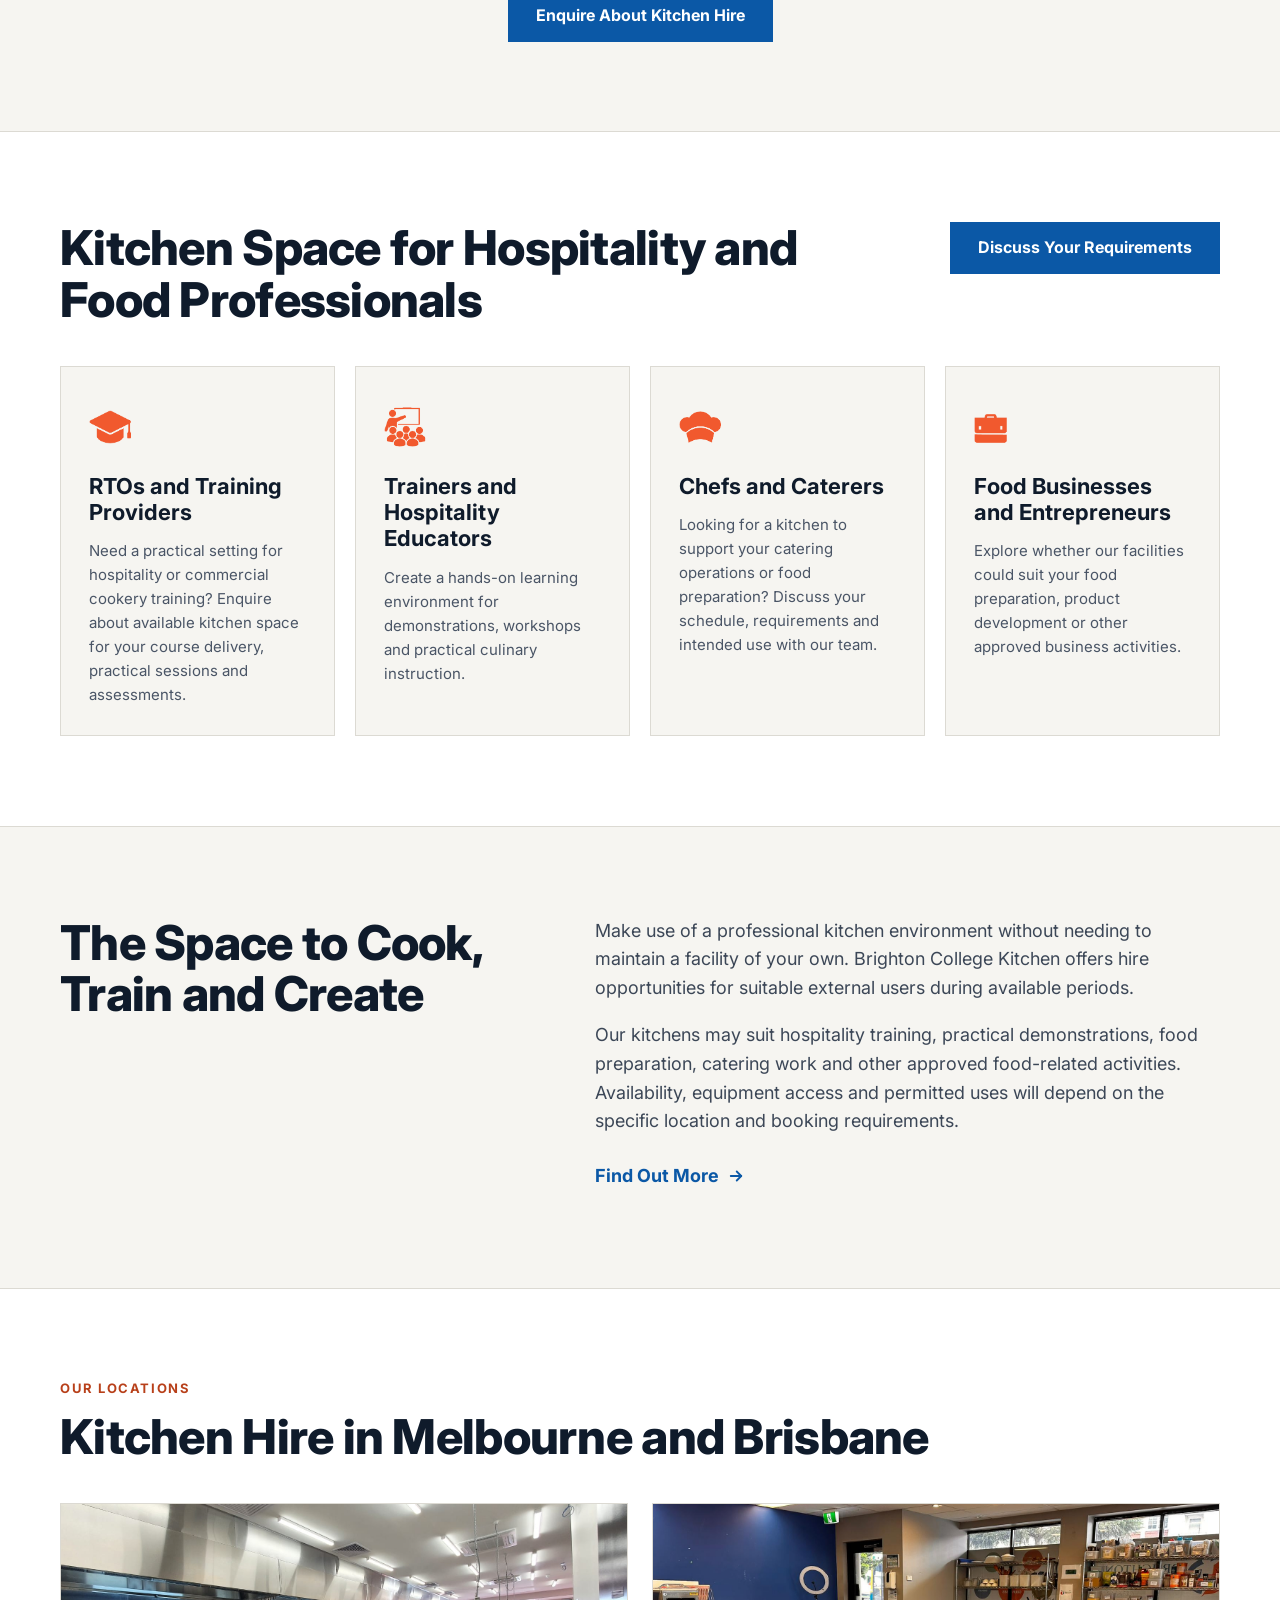
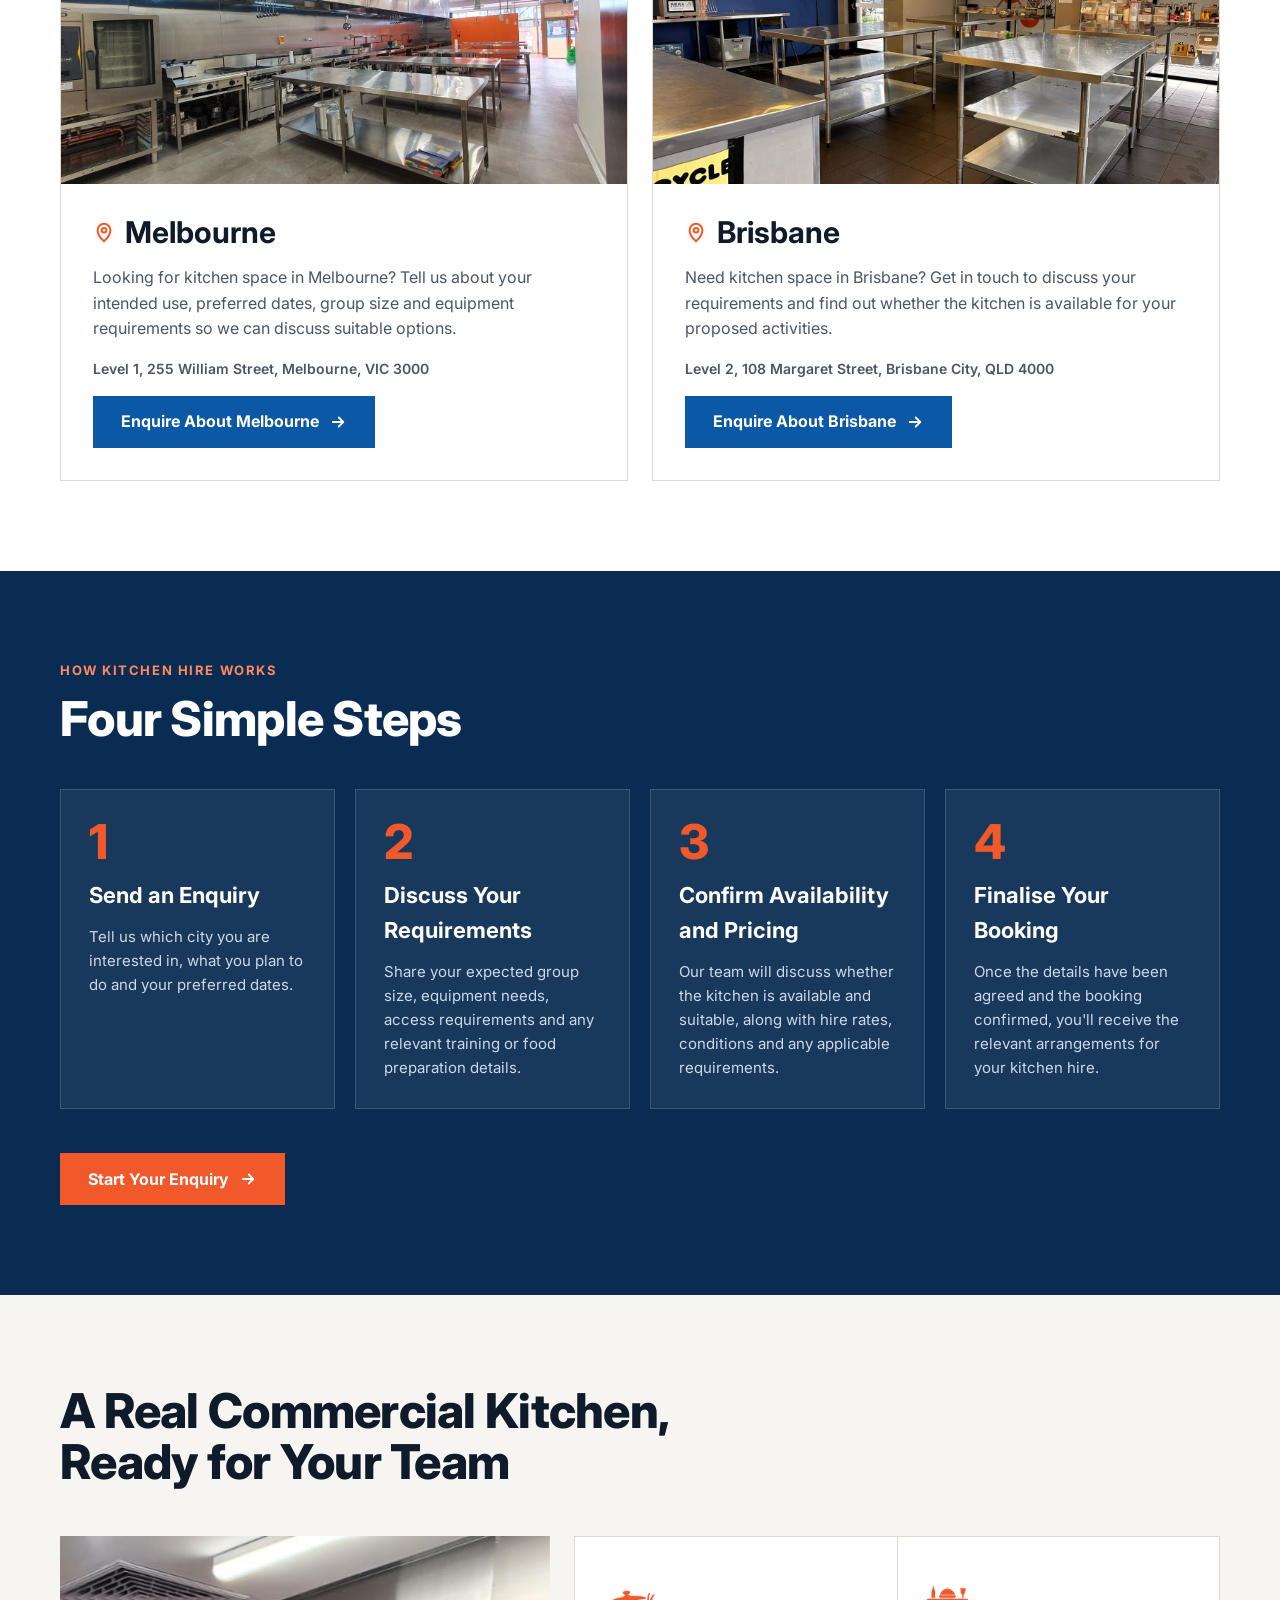
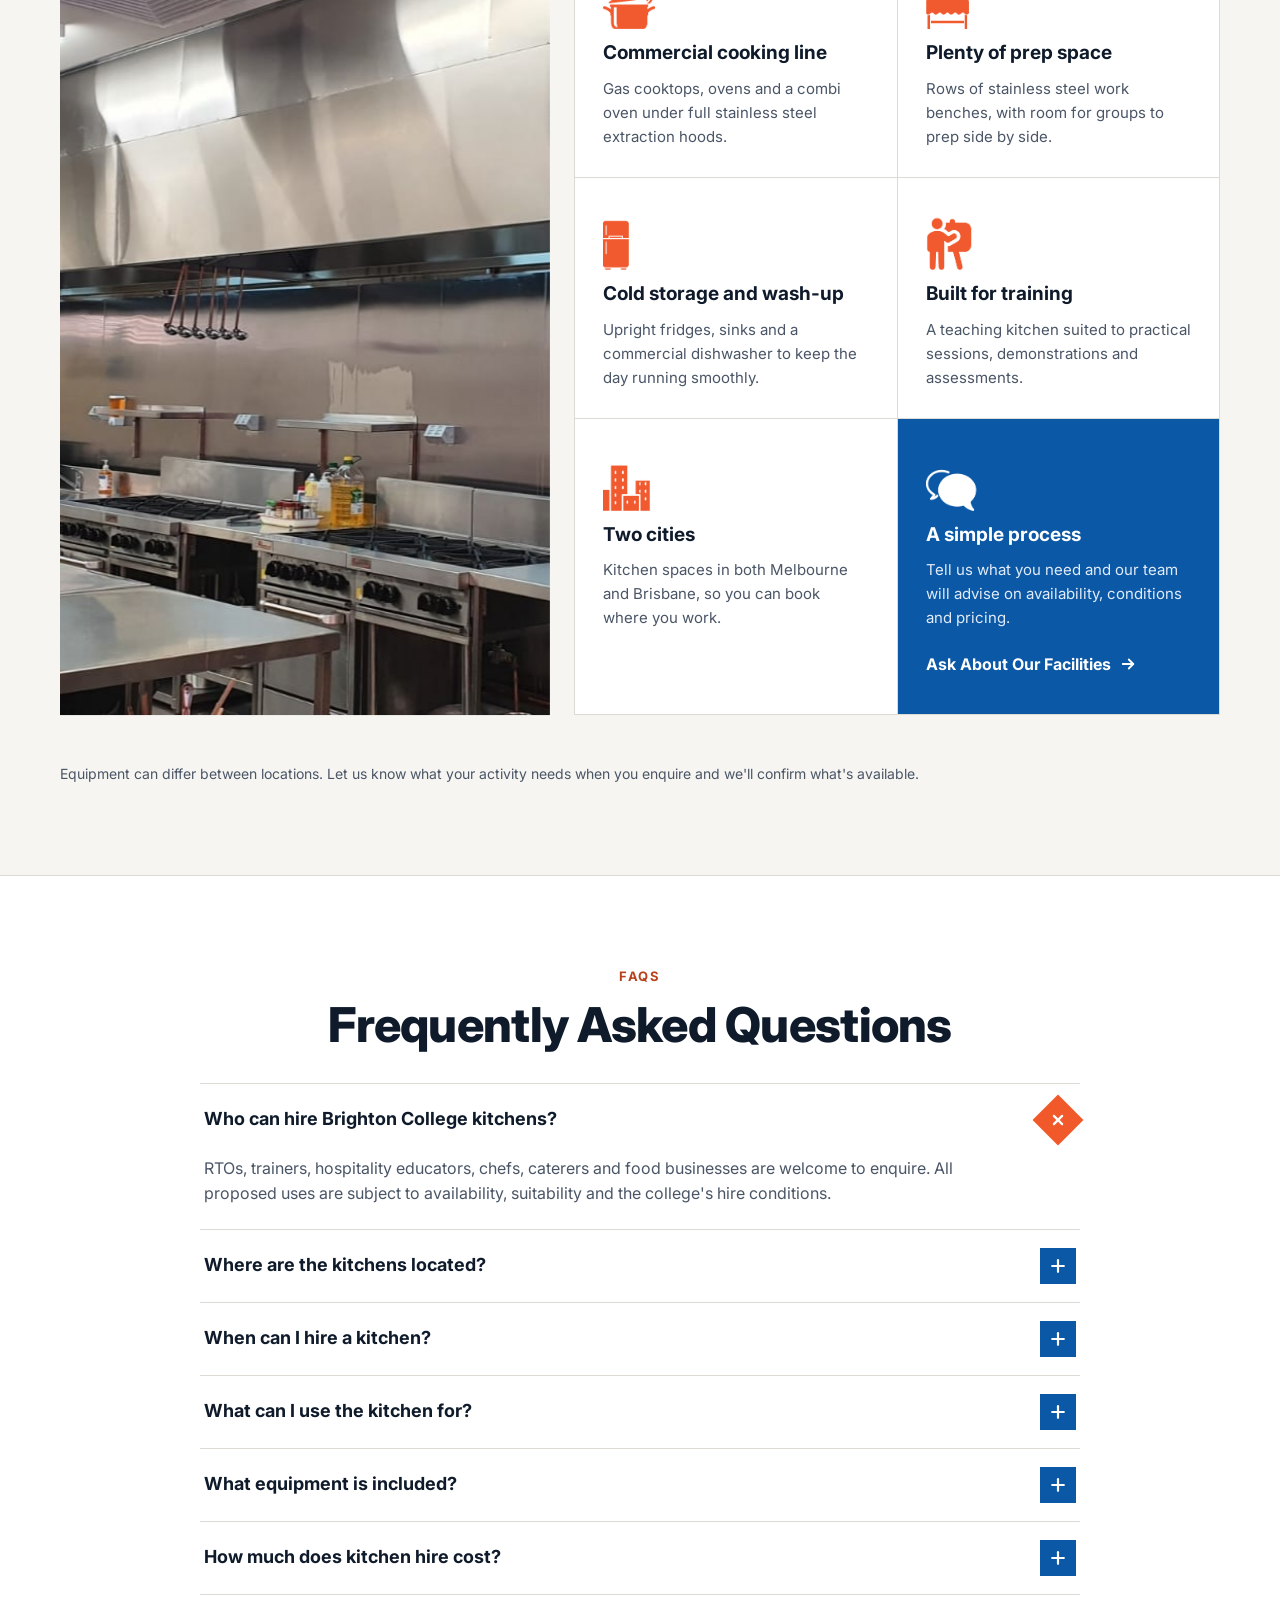
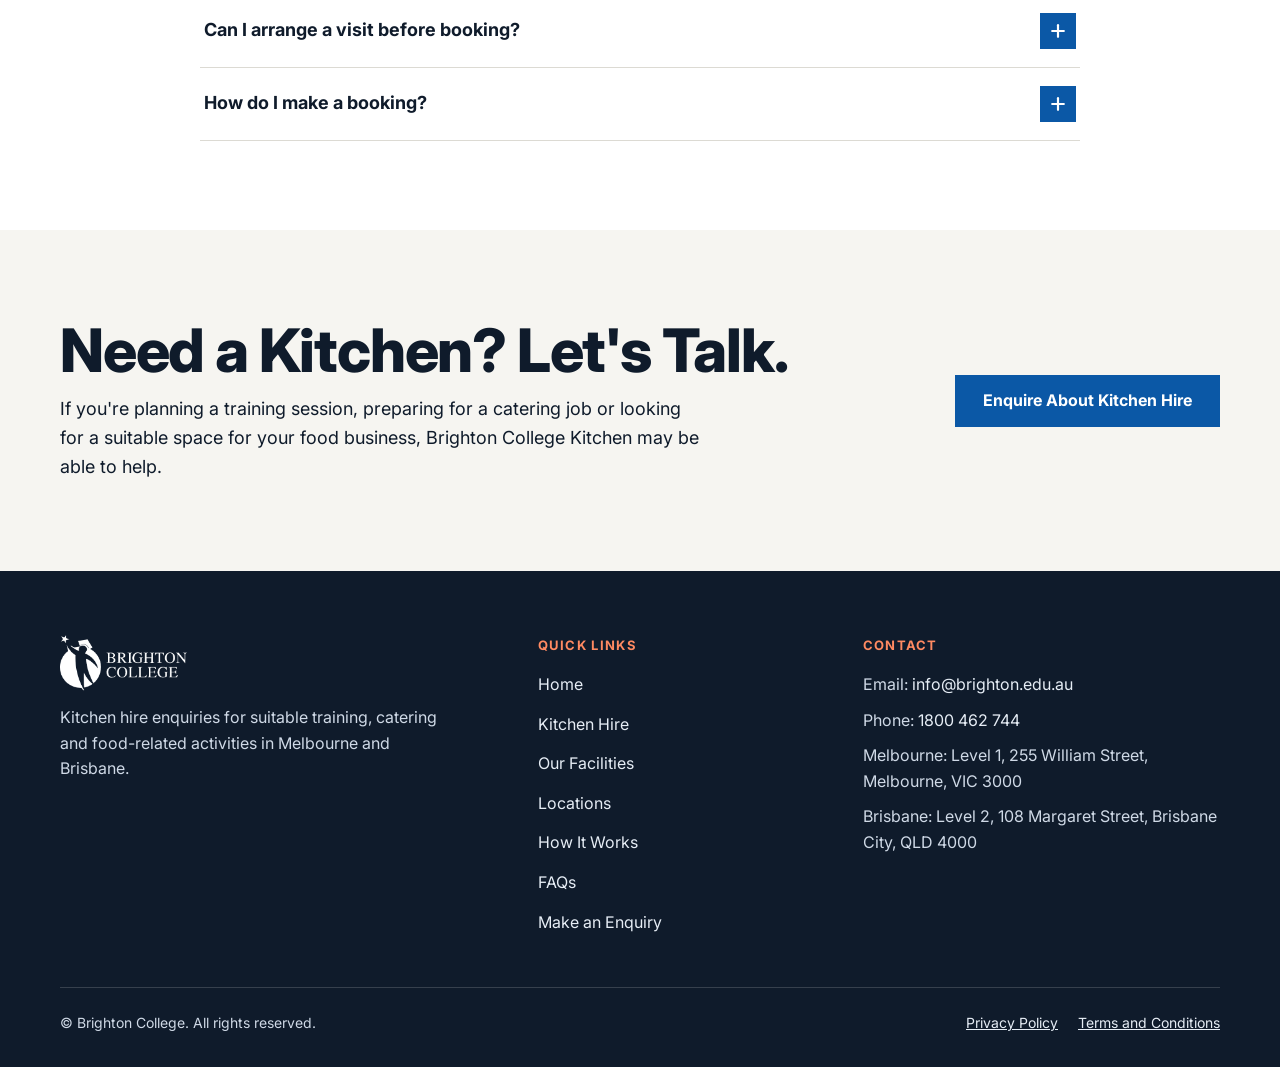
==== commit 1345a19a: "Add contact details and policy links Phone and email in the footer and enquiry page, and footer link" ====
--- a/index.html
+++ b/index.html
@@ -297,15 +297,15 @@
       </nav>
       <div class="site-footer__col site-footer__col--contact stack">
         <span class="site-footer__heading">Contact</span>
-        <span>Email: [Insert kitchen hire enquiry email]</span>
-        <span>Phone: [Insert contact number]</span>
+        <span>Email: <a href="mailto:info@brighton.edu.au">info@brighton.edu.au</a></span>
+        <span>Phone: <a href="tel:1800462744">1800 462 744</a></span>
         <span>Melbourne: Level 1, 255 William Street, Melbourne, VIC 3000</span>
         <span>Brisbane: Level 2, 108 Margaret Street, Brisbane City, QLD 4000</span>
       </div>
     </div>
     <div class="site-footer__bottom">
       <span>© Brighton College. All rights reserved.</span>
-      <div><a href="#privacy">Privacy Policy</a><a href="#terms">Terms and Conditions</a></div>
+      <div><a href="https://brighton.edu.au/privacy-and-disclaimer/">Privacy Policy</a><a href="https://brighton.edu.au/terms-and-conditions/">Terms and Conditions</a></div>
     </div>
   </div>
 </footer>
--- a/css/styles.css
+++ b/css/styles.css
@@ -391,3 +391,7 @@
   .btn.is-loading::after { animation: spin 1.5s linear infinite !important; }
   @view-transition { navigation: none; }
 }
+
+/* Contact links on dark panels */
+.talk-box a { color: var(--white); font-weight: 600; }
+.talk-box a:hover { color: var(--orange-light); }
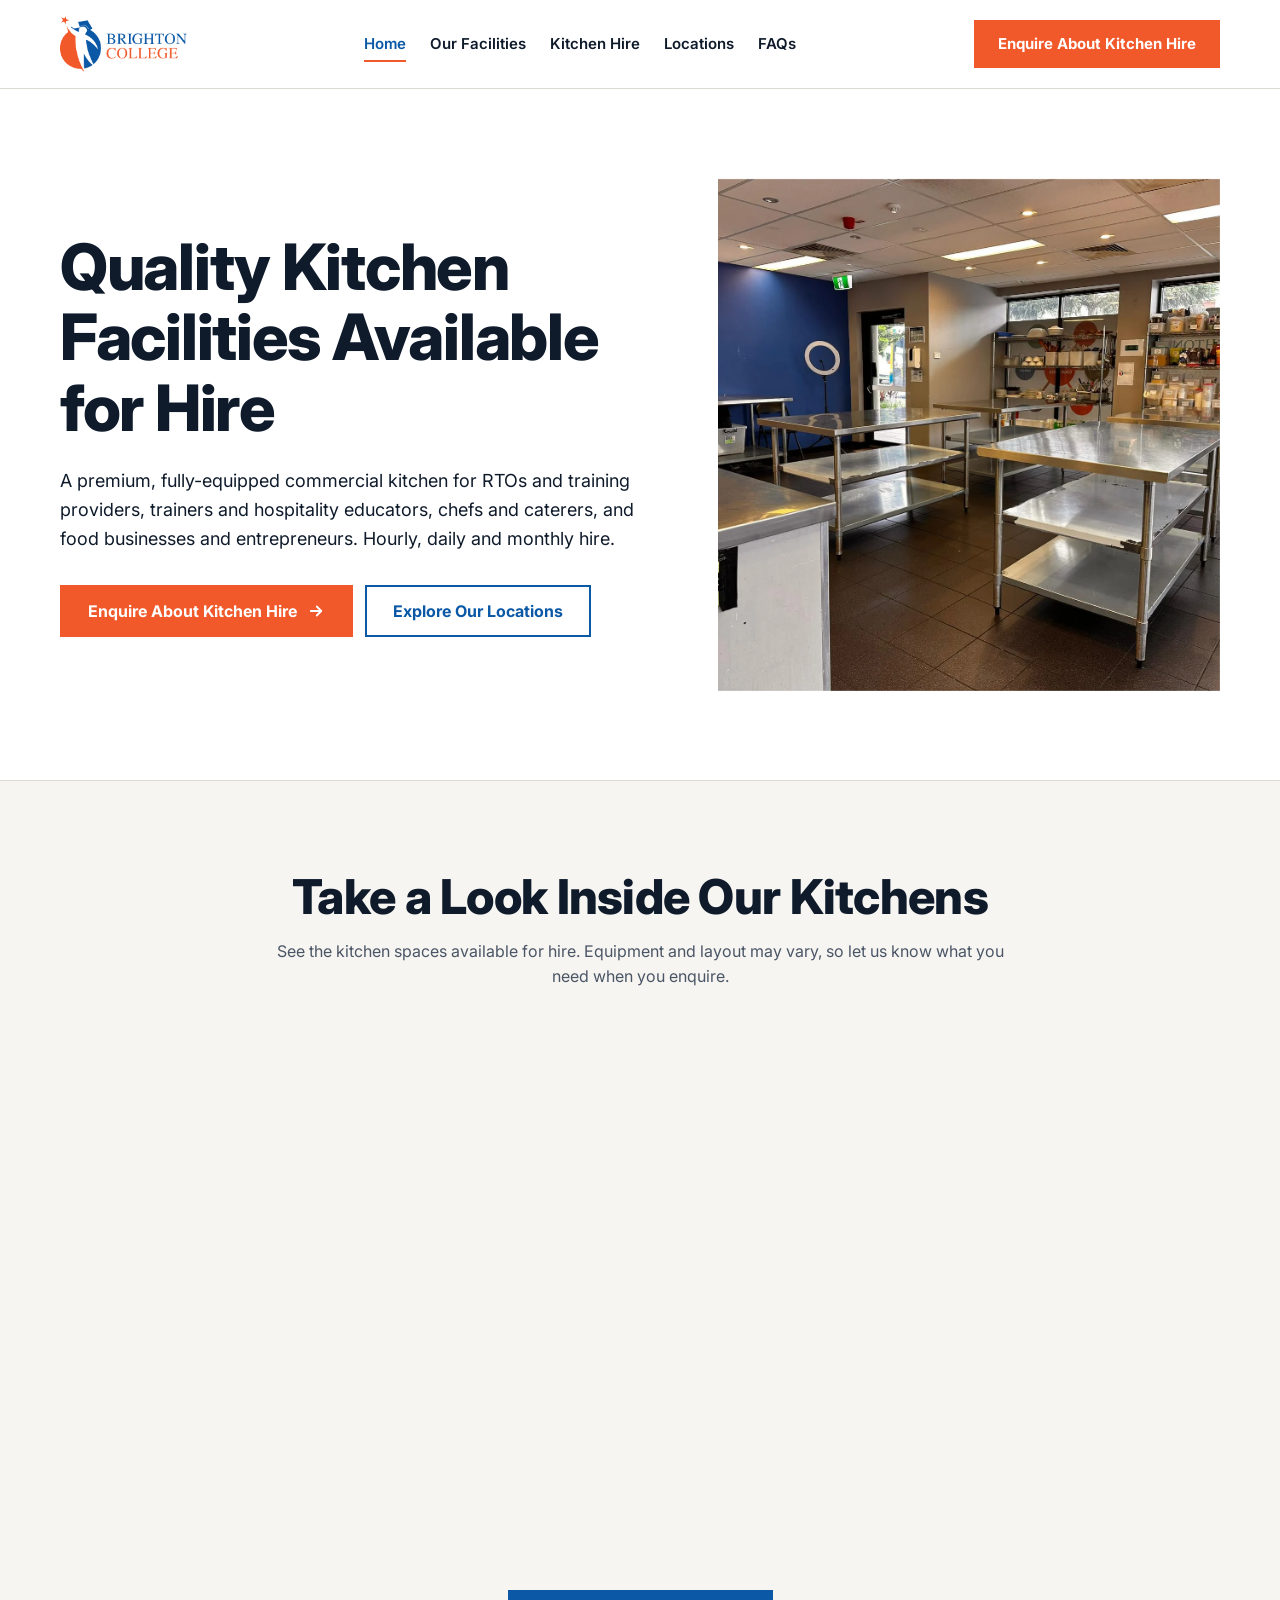
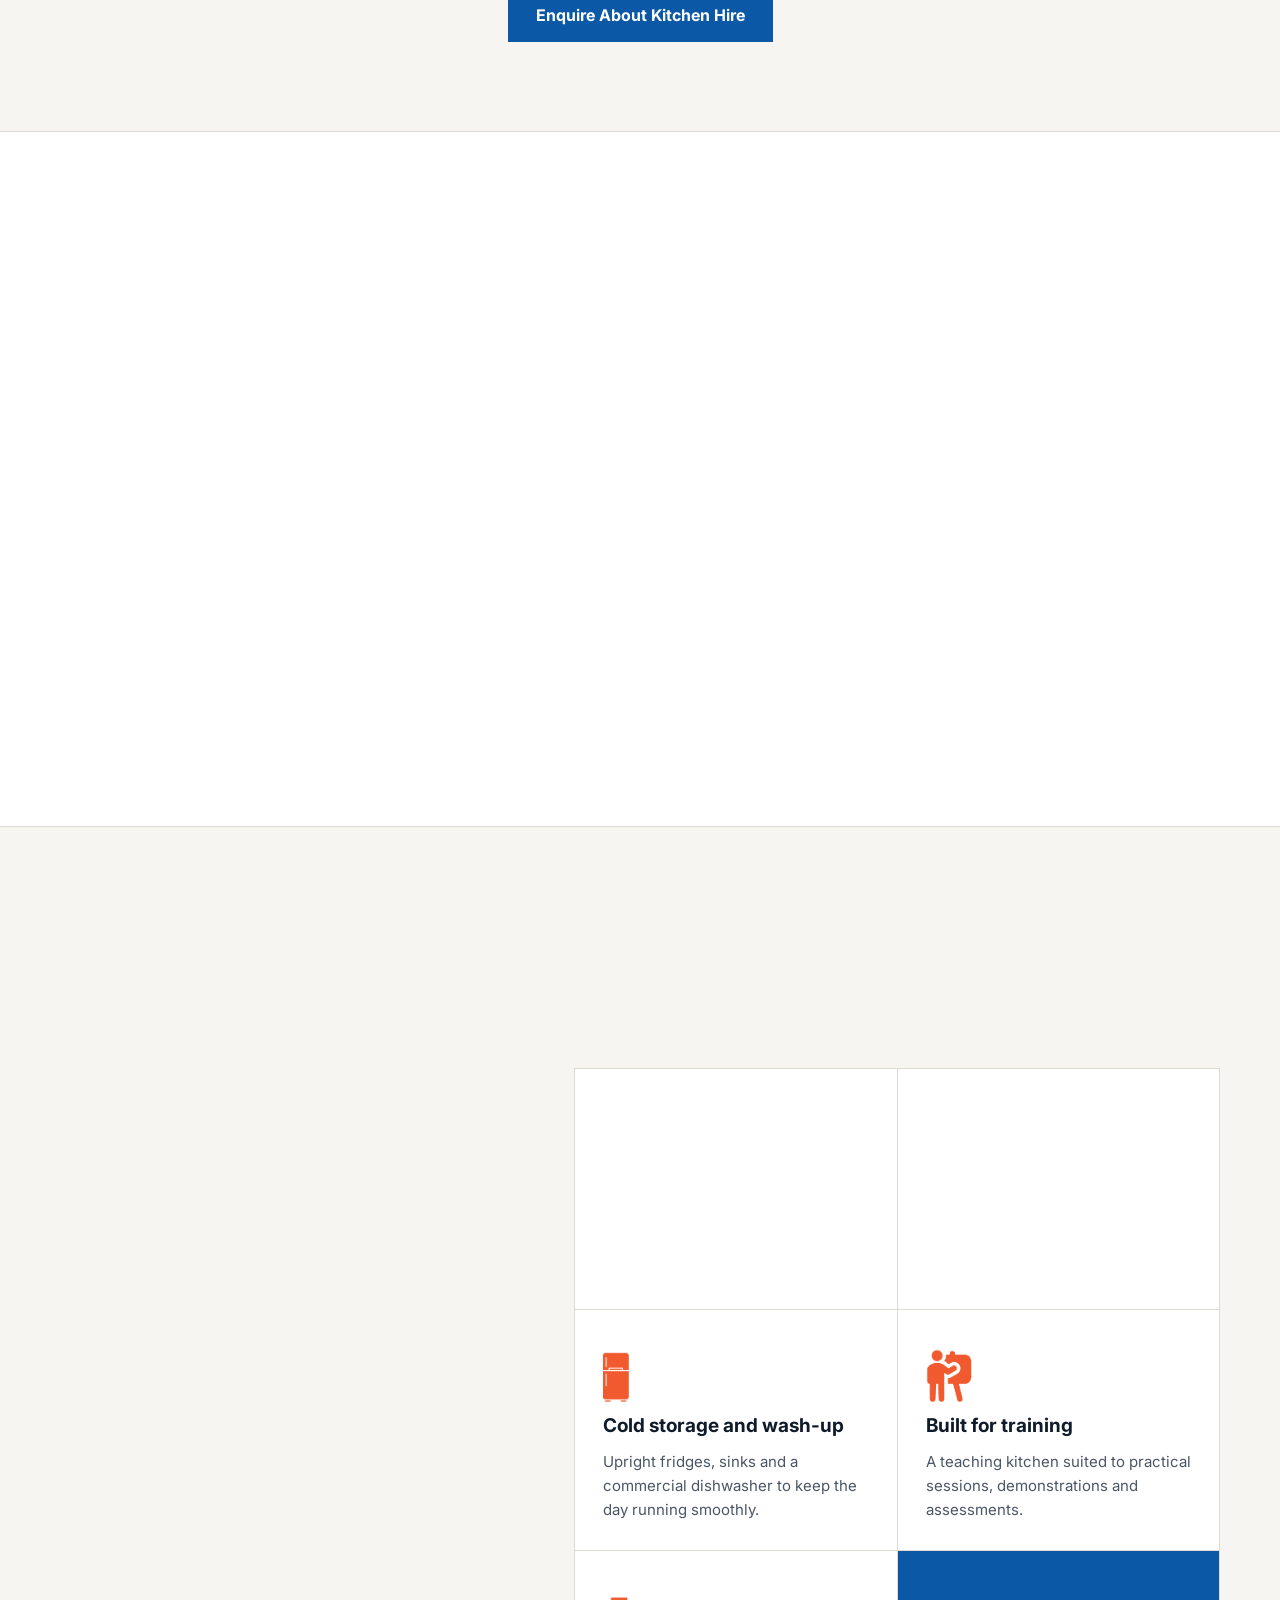
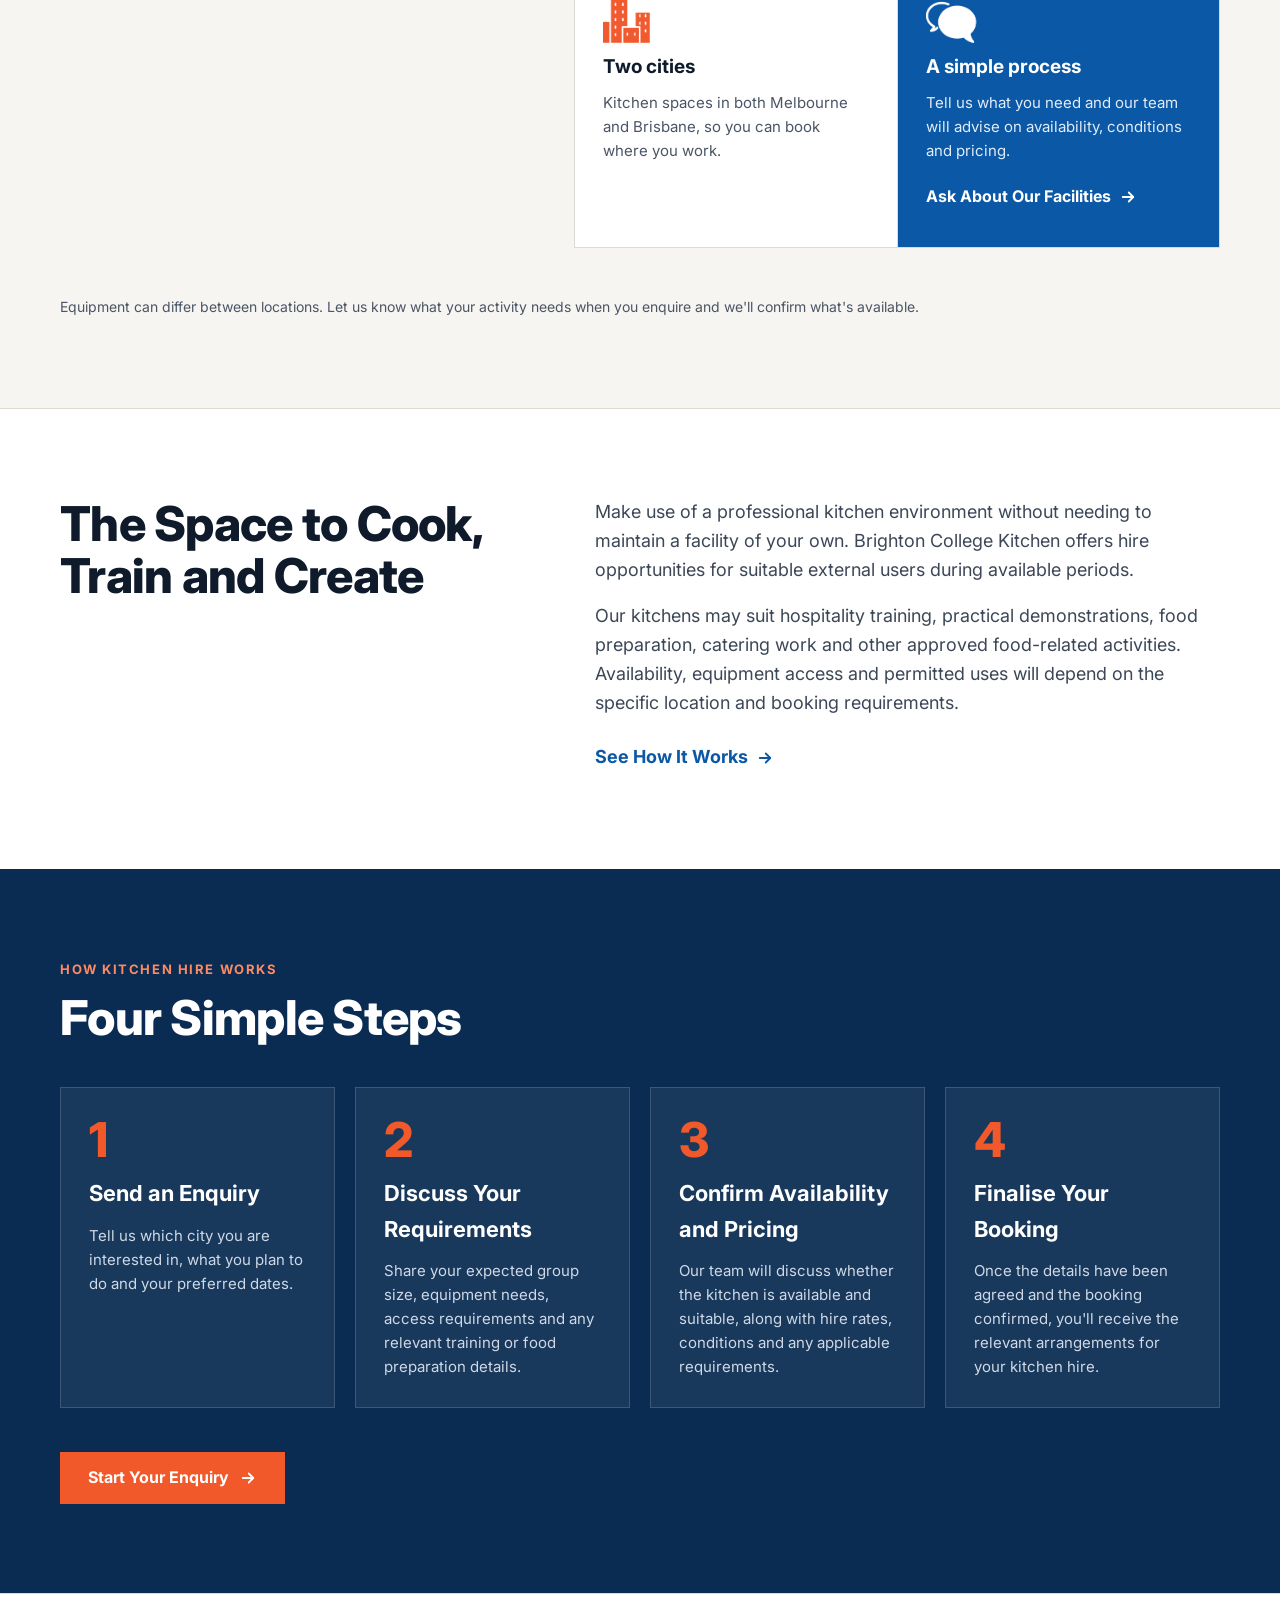
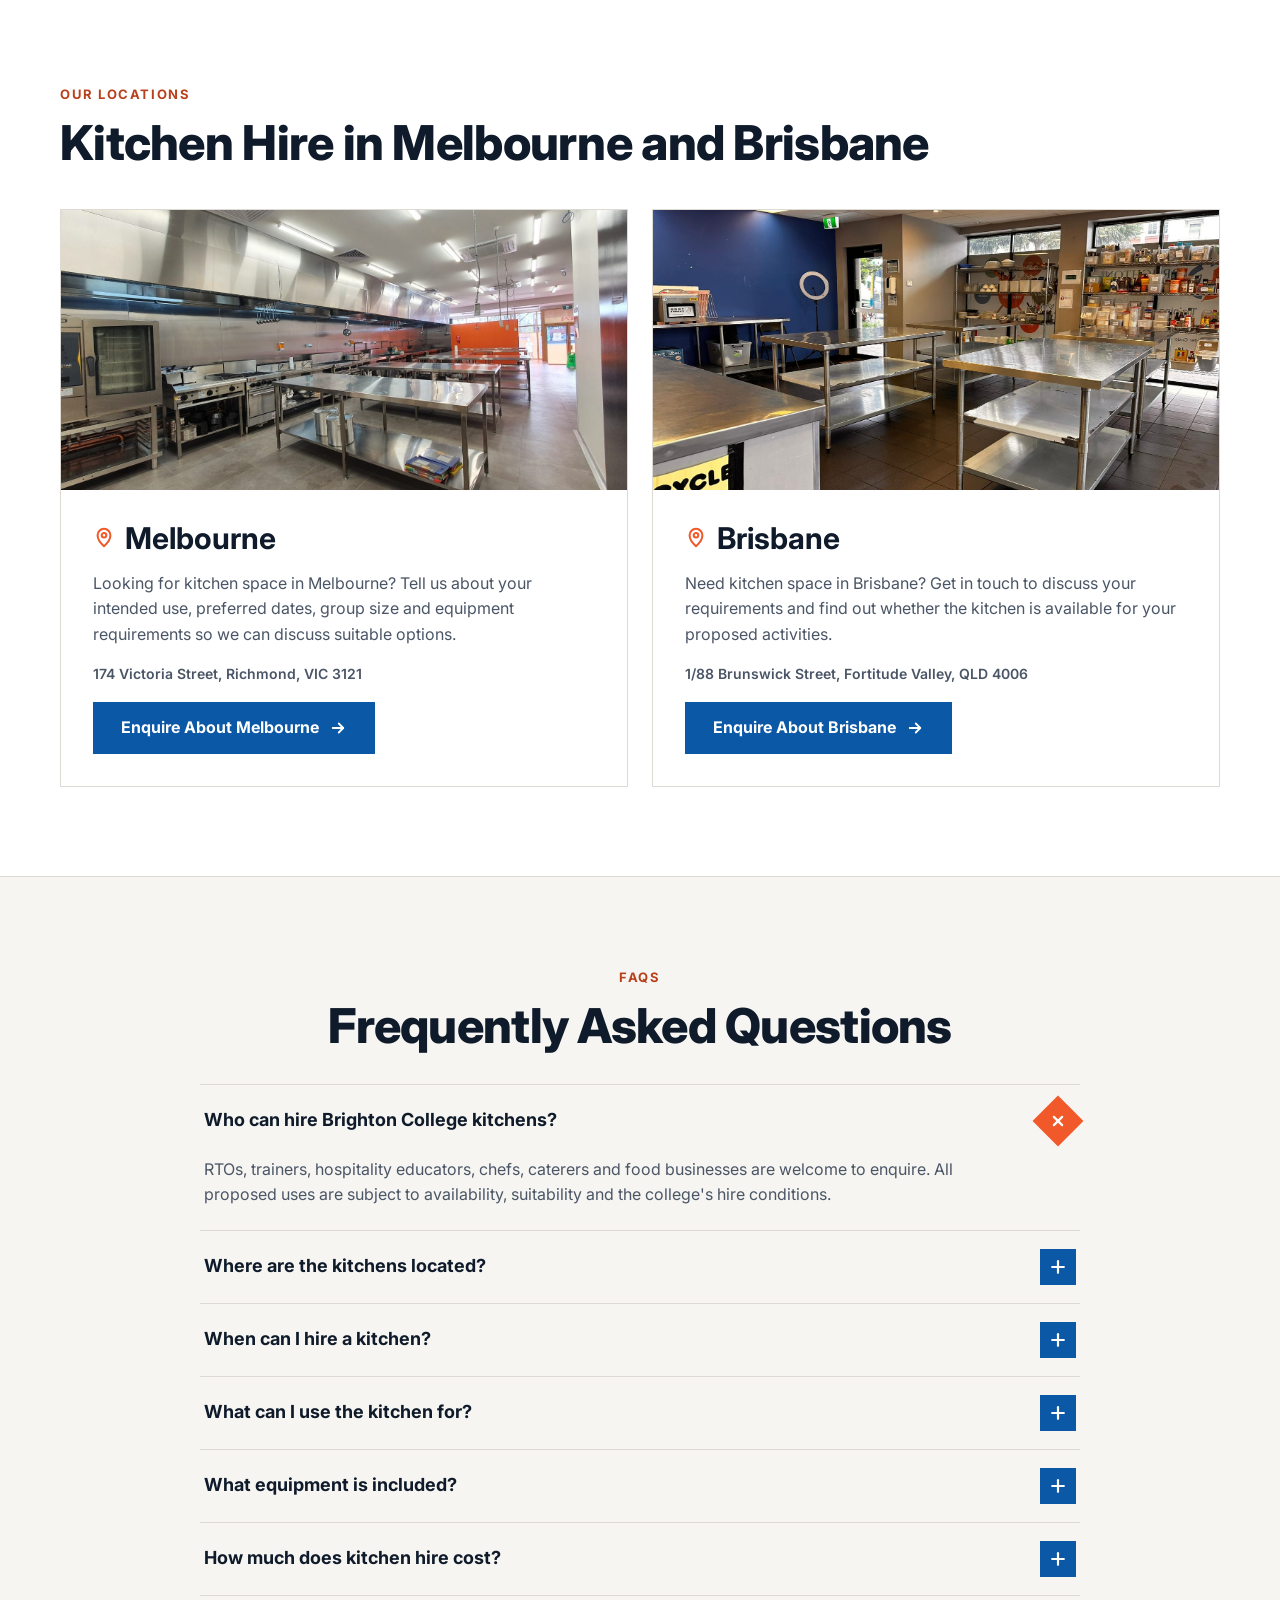
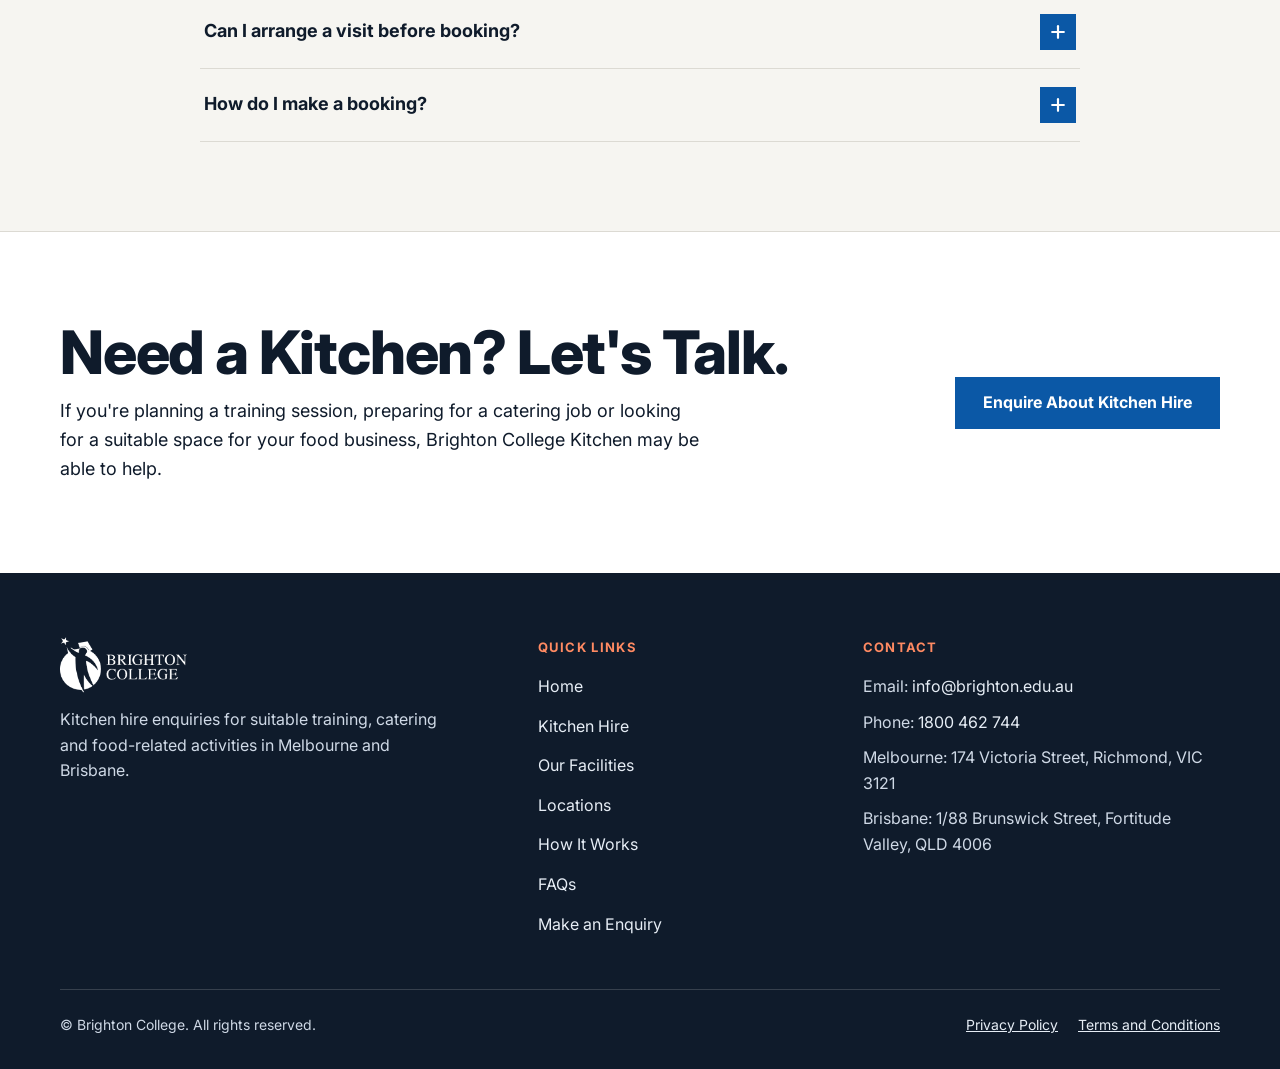
==== commit 77020f44: "Reorder homepage, align hero audiences and update kitchen addresses - Hero copy now names the same f" ====
--- a/index.html
+++ b/index.html
@@ -24,8 +24,8 @@
     </button>
     <nav class="site-nav" id="site-nav" aria-label="Main">
       <a href="#home">Home</a>
+      <a href="#facilities">Our Facilities</a>
       <a href="#hire">Kitchen Hire</a>
-      <a href="#facilities">Our Facilities</a>
       <a href="#locations">Locations</a>
       <a href="#faqs">FAQs</a>
       <a href="enquire.html" class="btn btn--orange site-nav__cta">Enquire About Kitchen Hire</a>
@@ -41,7 +41,7 @@
   <div class="container hero__inner">
     <div class="hero__text stack" data-reveal>
       <h1 class="hero__title">Quality Kitchen Facilities Available for Hire</h1>
-      <p class="hero__copy">A premium, fully-equipped commercial kitchen built for chefs, food startups, bakers, caterers and creators. Hourly, daily and monthly hire the keys are practically yours.</p>
+      <p class="hero__copy">A premium, fully-equipped commercial kitchen for RTOs and training providers, trainers and hospitality educators, chefs and caterers, and food businesses and entrepreneurs. Hourly, daily and monthly hire.</p>
       <div class="hero__actions">
         <a href="enquire.html" class="btn btn--orange">Enquire About Kitchen Hire
           <svg width="18" height="18" viewBox="0 0 24 24" fill="none" stroke="currentColor" stroke-width="2.4" stroke-linecap="round" stroke-linejoin="round" aria-hidden="true"><path d="M5 12h14"/><path d="m13 6 6 6-6 6"/></svg>
@@ -105,17 +105,82 @@
   </div>
 </section>
 
+<!-- Why choose our kitchens -->
+<section id="facilities" class="section section--bordered">
+  <div class="container">
+    <h2 class="h2 why__head" data-reveal>A Real Commercial Kitchen, Ready for Your Team</h2>
+    <div class="why__inner">
+      <div class="why__photo" data-reveal>
+        <img src="images/kitchen-3.jpg" alt="Row of gas cooktops and ovens under a stainless steel extraction hood" loading="lazy">
+      </div>
+      <div class="why__grid">
+        <div data-reveal class="why__item">
+          <img src="images/Commercial_cooking.png" alt="" aria-hidden="true">
+          <h3>Commercial cooking line</h3>
+          <p>Gas cooktops, ovens and a combi oven under full stainless steel extraction hoods.</p>
+        </div>
+        <div data-reveal class="why__item">
+          <img src="images/prep_space.png" alt="" aria-hidden="true">
+          <h3>Plenty of prep space</h3>
+          <p>Rows of stainless steel work benches, with room for groups to prep side by side.</p>
+        </div>
+        <div data-reveal class="why__item">
+          <img src="images/storage.png" alt="" aria-hidden="true">
+          <h3>Cold storage and wash-up</h3>
+          <p>Upright fridges, sinks and a commercial dishwasher to keep the day running smoothly.</p>
+        </div>
+        <div data-reveal class="why__item">
+          <img src="images/training.png" alt="" aria-hidden="true">
+          <h3>Built for training</h3>
+          <p>A teaching kitchen suited to practical sessions, demonstrations and assessments.</p>
+        </div>
+        <div data-reveal class="why__item">
+          <img src="images/cities.png" alt="" aria-hidden="true">
+          <h3>Two cities</h3>
+          <p>Kitchen spaces in both Melbourne and Brisbane, so you can book where you work.</p>
+        </div>
+        <div data-reveal class="why__item why__item--feature">
+          <img src="images/process.png" alt="" aria-hidden="true">
+          <h3>A simple process</h3>
+          <p>Tell us what you need and our team will advise on availability, conditions and pricing.</p>
+          <a href="enquire.html" class="link-arrow">Ask About Our Facilities
+            <svg width="18" height="18" viewBox="0 0 24 24" fill="none" stroke="currentColor" stroke-width="2.4" stroke-linecap="round" stroke-linejoin="round" aria-hidden="true"><path d="M5 12h14"/><path d="m13 6 6 6-6 6"/></svg>
+          </a>
+        </div>
+      </div>
+    </div>
+    <p class="why__note">Equipment can differ between locations. Let us know what your activity needs when you enquire and we'll confirm what's available.</p>
+  </div>
+</section>
+
 <!-- Intro -->
-<section id="hire" class="section section--bordered">
+<section id="hire" class="section section--white section--bordered">
   <div class="container intro__inner">
     <h2 class="h2" data-reveal>The Space to Cook, Train and Create</h2>
     <div class="intro__body stack" data-reveal>
       <p>Make use of a professional kitchen environment without needing to maintain a facility of your own. Brighton College Kitchen offers hire opportunities for suitable external users during available periods.</p>
       <p>Our kitchens may suit hospitality training, practical demonstrations, food preparation, catering work and other approved food-related activities. Availability, equipment access and permitted uses will depend on the specific location and booking requirements.</p>
-      <a href="#facilities" class="link-arrow">Find Out More
+      <a href="#how-it-works" class="link-arrow">See How It Works
         <svg width="18" height="18" viewBox="0 0 24 24" fill="none" stroke="currentColor" stroke-width="2.4" stroke-linecap="round" stroke-linejoin="round" aria-hidden="true"><path d="M5 12h14"/><path d="m13 6 6 6-6 6"/></svg>
       </a>
     </div>
+  </div>
+</section>
+
+<!-- How it works -->
+<section id="how-it-works" class="section section--navy">
+  <div class="container">
+    <div class="steps__head stack" data-reveal>
+      <span class="eyebrow">How Kitchen Hire Works</span>
+      <h2 class="h2">Four Simple Steps</h2>
+    </div>
+    <ol class="steps">
+      <li class="step" data-reveal><span class="step__num">1</span><h3>Send an Enquiry</h3><p>Tell us which city you are interested in, what you plan to do and your preferred dates.</p></li>
+      <li class="step" data-reveal><span class="step__num">2</span><h3>Discuss Your Requirements</h3><p>Share your expected group size, equipment needs, access requirements and any relevant training or food preparation details.</p></li>
+      <li class="step" data-reveal><span class="step__num">3</span><h3>Confirm Availability and Pricing</h3><p>Our team will discuss whether the kitchen is available and suitable, along with hire rates, conditions and any applicable requirements.</p></li>
+      <li class="step" data-reveal><span class="step__num">4</span><h3>Finalise Your Booking</h3><p>Once the details have been agreed and the booking confirmed, you'll receive the relevant arrangements for your kitchen hire.</p></li>
+    </ol>
+    <a href="enquire.html" class="btn btn--orange">Start Your Enquiry <svg width="18" height="18" viewBox="0 0 24 24" fill="none" stroke="currentColor" stroke-width="2.4" stroke-linecap="round" stroke-linejoin="round" aria-hidden="true"><path d="M5 12h14"/><path d="m13 6 6 6-6 6"/></svg></a>
   </div>
 </section>
 
@@ -135,7 +200,7 @@
             <h3>Melbourne</h3>
           </div>
           <p class="muted">Looking for kitchen space in Melbourne? Tell us about your intended use, preferred dates, group size and equipment requirements so we can discuss suitable options.</p>
-          <p class="location__address">Level 1, 255 William Street, Melbourne, VIC 3000</p>
+          <p class="location__address">174 Victoria Street, Richmond, VIC 3121</p>
           <a href="enquire.html?location=Melbourne" class="btn btn--blue">Enquire About Melbourne <svg width="18" height="18" viewBox="0 0 24 24" fill="none" stroke="currentColor" stroke-width="2.4" stroke-linecap="round" stroke-linejoin="round" aria-hidden="true"><path d="M5 12h14"/><path d="m13 6 6 6-6 6"/></svg></a>
         </div>
       </article>
@@ -147,7 +212,7 @@
             <h3>Brisbane</h3>
           </div>
           <p class="muted">Need kitchen space in Brisbane? Get in touch to discuss your requirements and find out whether the kitchen is available for your proposed activities.</p>
-          <p class="location__address">Level 2, 108 Margaret Street, Brisbane City, QLD 4000</p>
+          <p class="location__address">1/88 Brunswick Street, Fortitude Valley, QLD 4006</p>
           <a href="enquire.html?location=Brisbane" class="btn btn--blue">Enquire About Brisbane <svg width="18" height="18" viewBox="0 0 24 24" fill="none" stroke="currentColor" stroke-width="2.4" stroke-linecap="round" stroke-linejoin="round" aria-hidden="true"><path d="M5 12h14"/><path d="m13 6 6 6-6 6"/></svg></a>
         </div>
       </article>
@@ -155,73 +220,8 @@
   </div>
 </section>
 
-<!-- How it works -->
-<section id="how-it-works" class="section section--navy">
-  <div class="container">
-    <div class="steps__head stack" data-reveal>
-      <span class="eyebrow">How Kitchen Hire Works</span>
-      <h2 class="h2">Four Simple Steps</h2>
-    </div>
-    <ol class="steps">
-      <li class="step" data-reveal><span class="step__num">1</span><h3>Send an Enquiry</h3><p>Tell us which city you are interested in, what you plan to do and your preferred dates.</p></li>
-      <li class="step" data-reveal><span class="step__num">2</span><h3>Discuss Your Requirements</h3><p>Share your expected group size, equipment needs, access requirements and any relevant training or food preparation details.</p></li>
-      <li class="step" data-reveal><span class="step__num">3</span><h3>Confirm Availability and Pricing</h3><p>Our team will discuss whether the kitchen is available and suitable, along with hire rates, conditions and any applicable requirements.</p></li>
-      <li class="step" data-reveal><span class="step__num">4</span><h3>Finalise Your Booking</h3><p>Once the details have been agreed and the booking confirmed, you'll receive the relevant arrangements for your kitchen hire.</p></li>
-    </ol>
-    <a href="enquire.html" class="btn btn--orange">Start Your Enquiry <svg width="18" height="18" viewBox="0 0 24 24" fill="none" stroke="currentColor" stroke-width="2.4" stroke-linecap="round" stroke-linejoin="round" aria-hidden="true"><path d="M5 12h14"/><path d="m13 6 6 6-6 6"/></svg></a>
-  </div>
-</section>
-
-<!-- Why choose our kitchens -->
-<section id="facilities" class="section">
-  <div class="container">
-    <h2 class="h2 why__head" data-reveal>A Real Commercial Kitchen, Ready for Your Team</h2>
-    <div class="why__inner">
-      <div class="why__photo" data-reveal>
-        <img src="images/kitchen-3.jpg" alt="Row of gas cooktops and ovens under a stainless steel extraction hood" loading="lazy">
-      </div>
-      <div class="why__grid">
-        <div data-reveal class="why__item">
-          <img src="images/Commercial_cooking.png" alt="" aria-hidden="true">
-          <h3>Commercial cooking line</h3>
-          <p>Gas cooktops, ovens and a combi oven under full stainless steel extraction hoods.</p>
-        </div>
-        <div data-reveal class="why__item">
-          <img src="images/prep_space.png" alt="" aria-hidden="true">
-          <h3>Plenty of prep space</h3>
-          <p>Rows of stainless steel work benches, with room for groups to prep side by side.</p>
-        </div>
-        <div data-reveal class="why__item">
-          <img src="images/storage.png" alt="" aria-hidden="true">
-          <h3>Cold storage and wash-up</h3>
-          <p>Upright fridges, sinks and a commercial dishwasher to keep the day running smoothly.</p>
-        </div>
-        <div data-reveal class="why__item">
-          <img src="images/training.png" alt="" aria-hidden="true">
-          <h3>Built for training</h3>
-          <p>A teaching kitchen suited to practical sessions, demonstrations and assessments.</p>
-        </div>
-        <div data-reveal class="why__item">
-          <img src="images/cities.png" alt="" aria-hidden="true">
-          <h3>Two cities</h3>
-          <p>Kitchen spaces in both Melbourne and Brisbane, so you can book where you work.</p>
-        </div>
-        <div data-reveal class="why__item why__item--feature">
-          <img src="images/process.png" alt="" aria-hidden="true">
-          <h3>A simple process</h3>
-          <p>Tell us what you need and our team will advise on availability, conditions and pricing.</p>
-          <a href="enquire.html" class="link-arrow">Ask About Our Facilities
-            <svg width="18" height="18" viewBox="0 0 24 24" fill="none" stroke="currentColor" stroke-width="2.4" stroke-linecap="round" stroke-linejoin="round" aria-hidden="true"><path d="M5 12h14"/><path d="m13 6 6 6-6 6"/></svg>
-          </a>
-        </div>
-      </div>
-    </div>
-    <p class="why__note">Equipment can differ between locations. Let us know what your activity needs when you enquire and we'll confirm what's available.</p>
-  </div>
-</section>
-
 <!-- FAQs -->
-<section id="faqs" class="section section--white section--bordered">
+<section id="faqs" class="section section--bordered">
   <div class="container faq">
     <div class="faq__head stack" data-reveal>
       <span class="eyebrow">FAQs</span>
@@ -265,7 +265,7 @@
 </section>
 
 <!-- Final CTA -->
-<section class="section section--sand">
+<section class="section section--white section--bordered">
   <div class="container cta__inner" data-reveal>
     <div class="cta__text stack">
       <h2 class="cta__title">Need a Kitchen? Let's Talk.</h2>
@@ -299,8 +299,8 @@
         <span class="site-footer__heading">Contact</span>
         <span>Email: <a href="mailto:info@brighton.edu.au">info@brighton.edu.au</a></span>
         <span>Phone: <a href="tel:1800462744">1800 462 744</a></span>
-        <span>Melbourne: Level 1, 255 William Street, Melbourne, VIC 3000</span>
-        <span>Brisbane: Level 2, 108 Margaret Street, Brisbane City, QLD 4000</span>
+        <span>Melbourne: 174 Victoria Street, Richmond, VIC 3121</span>
+        <span>Brisbane: 1/88 Brunswick Street, Fortitude Valley, QLD 4006</span>
       </div>
     </div>
     <div class="site-footer__bottom">
